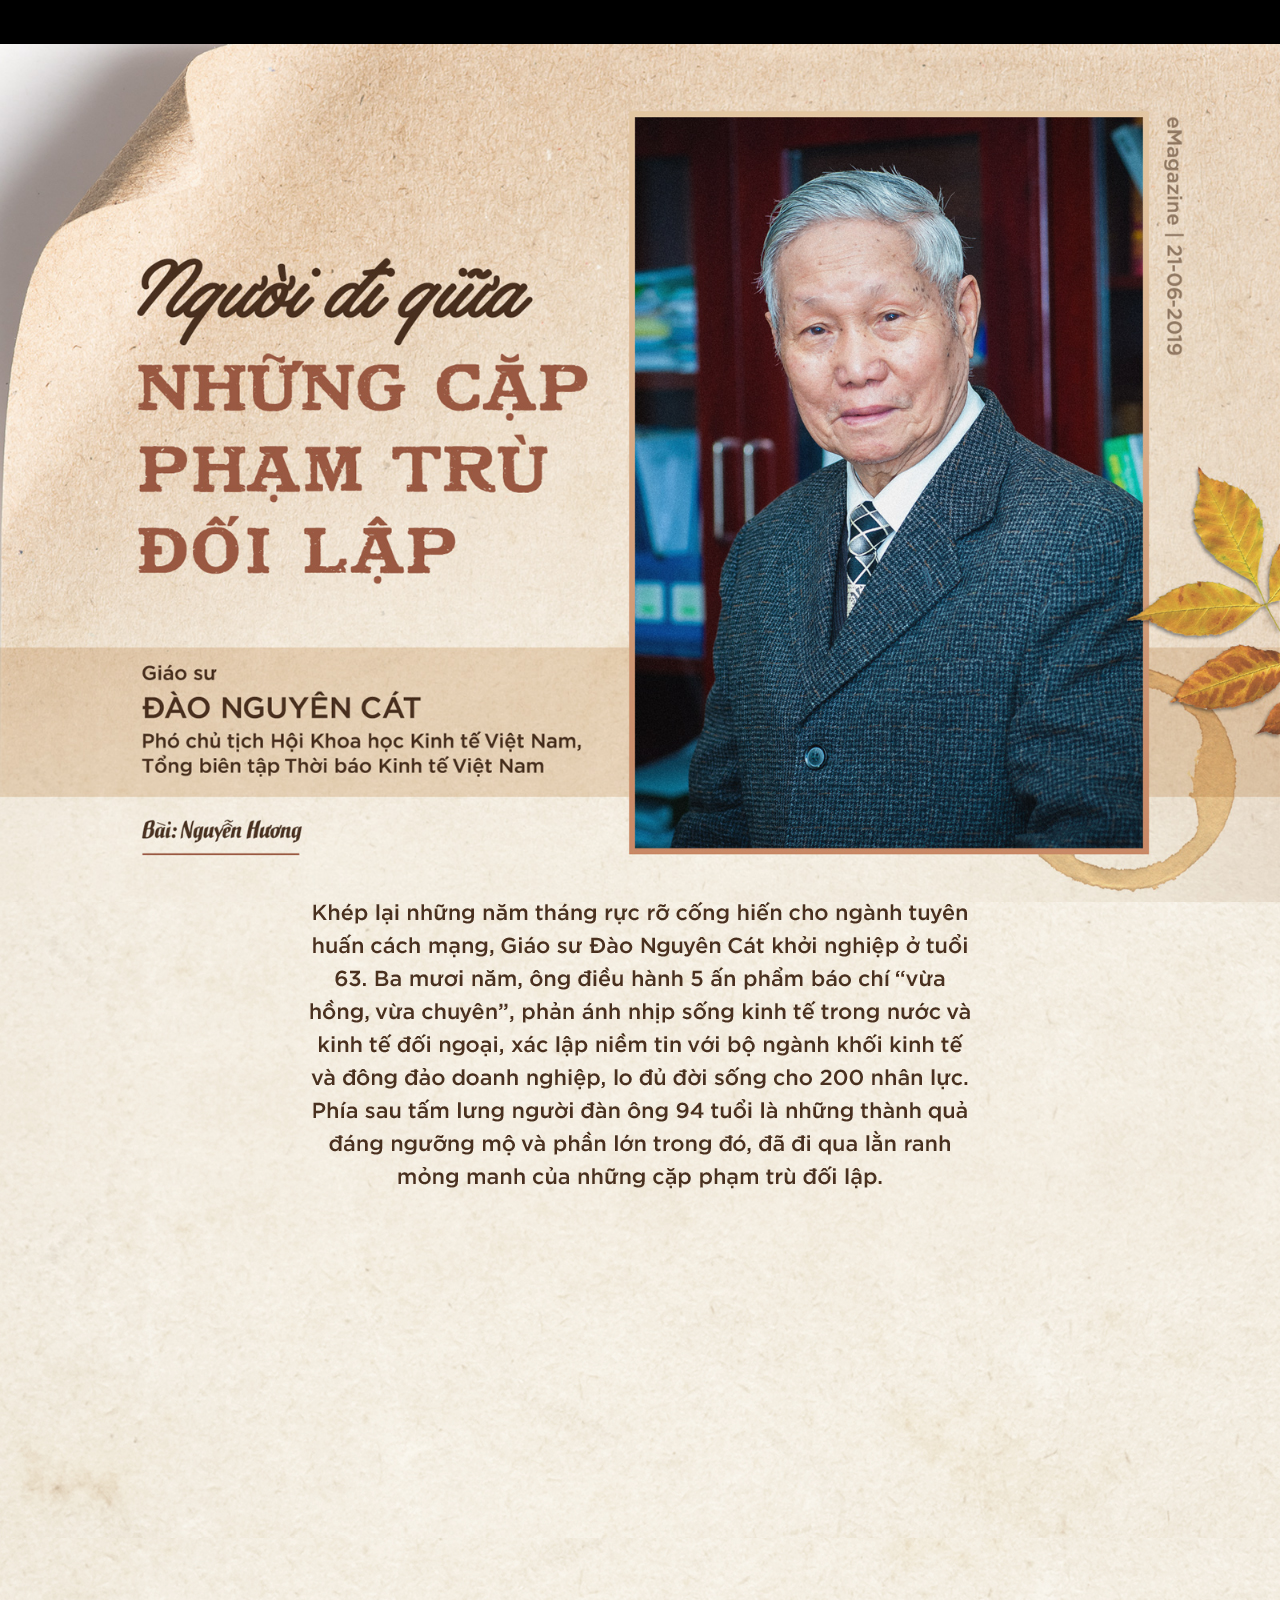
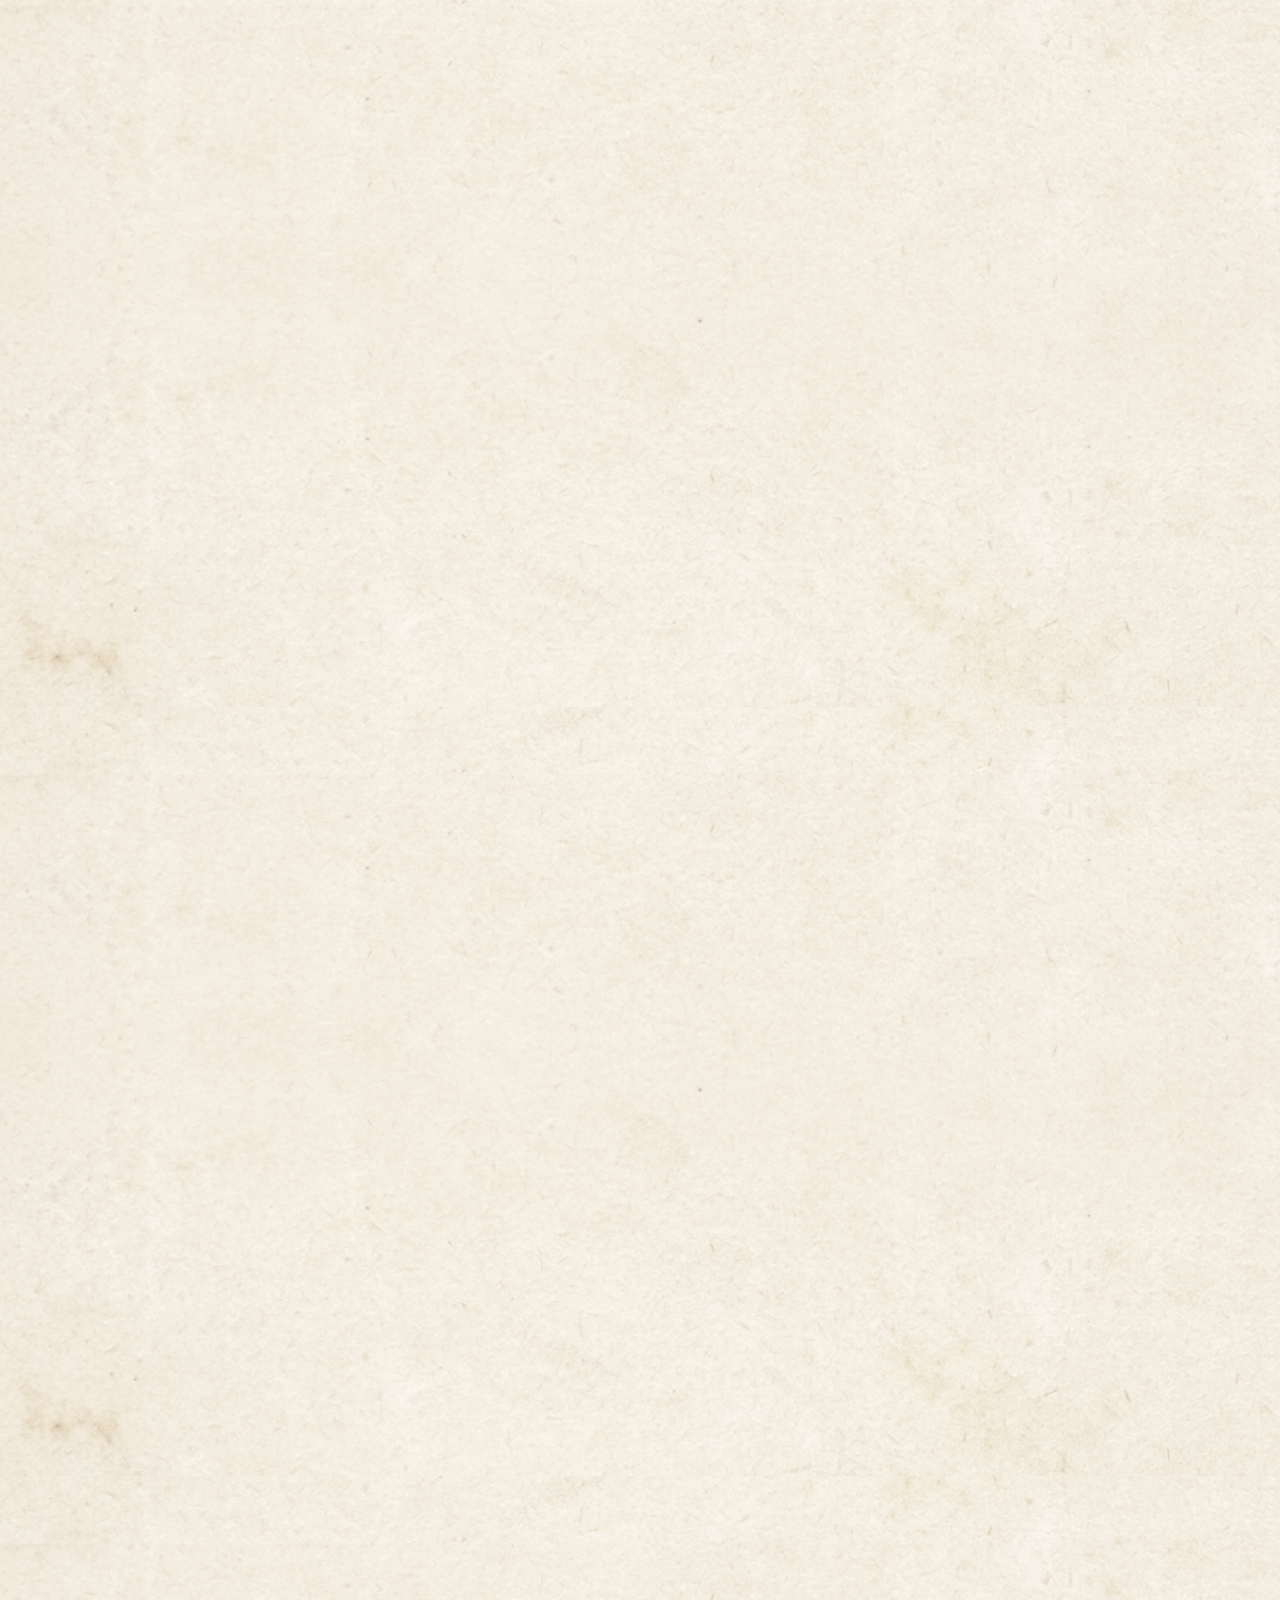
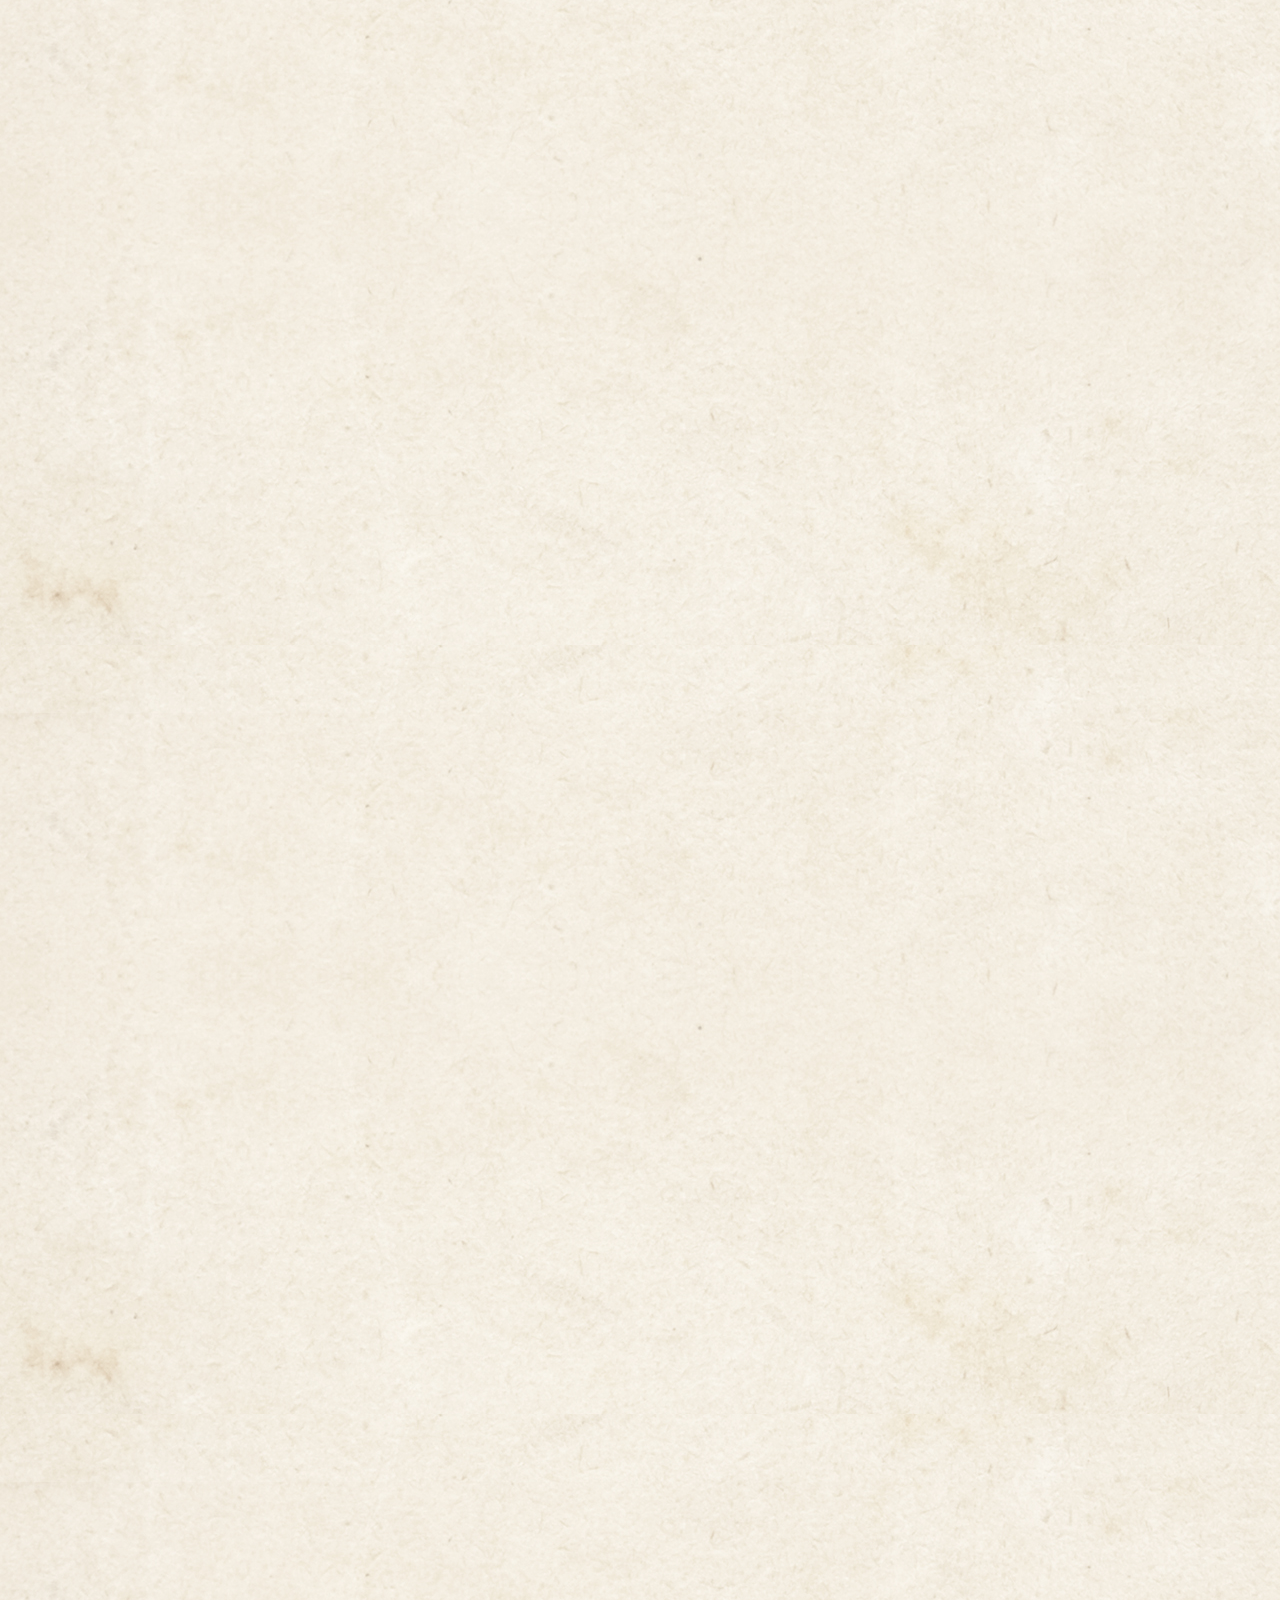
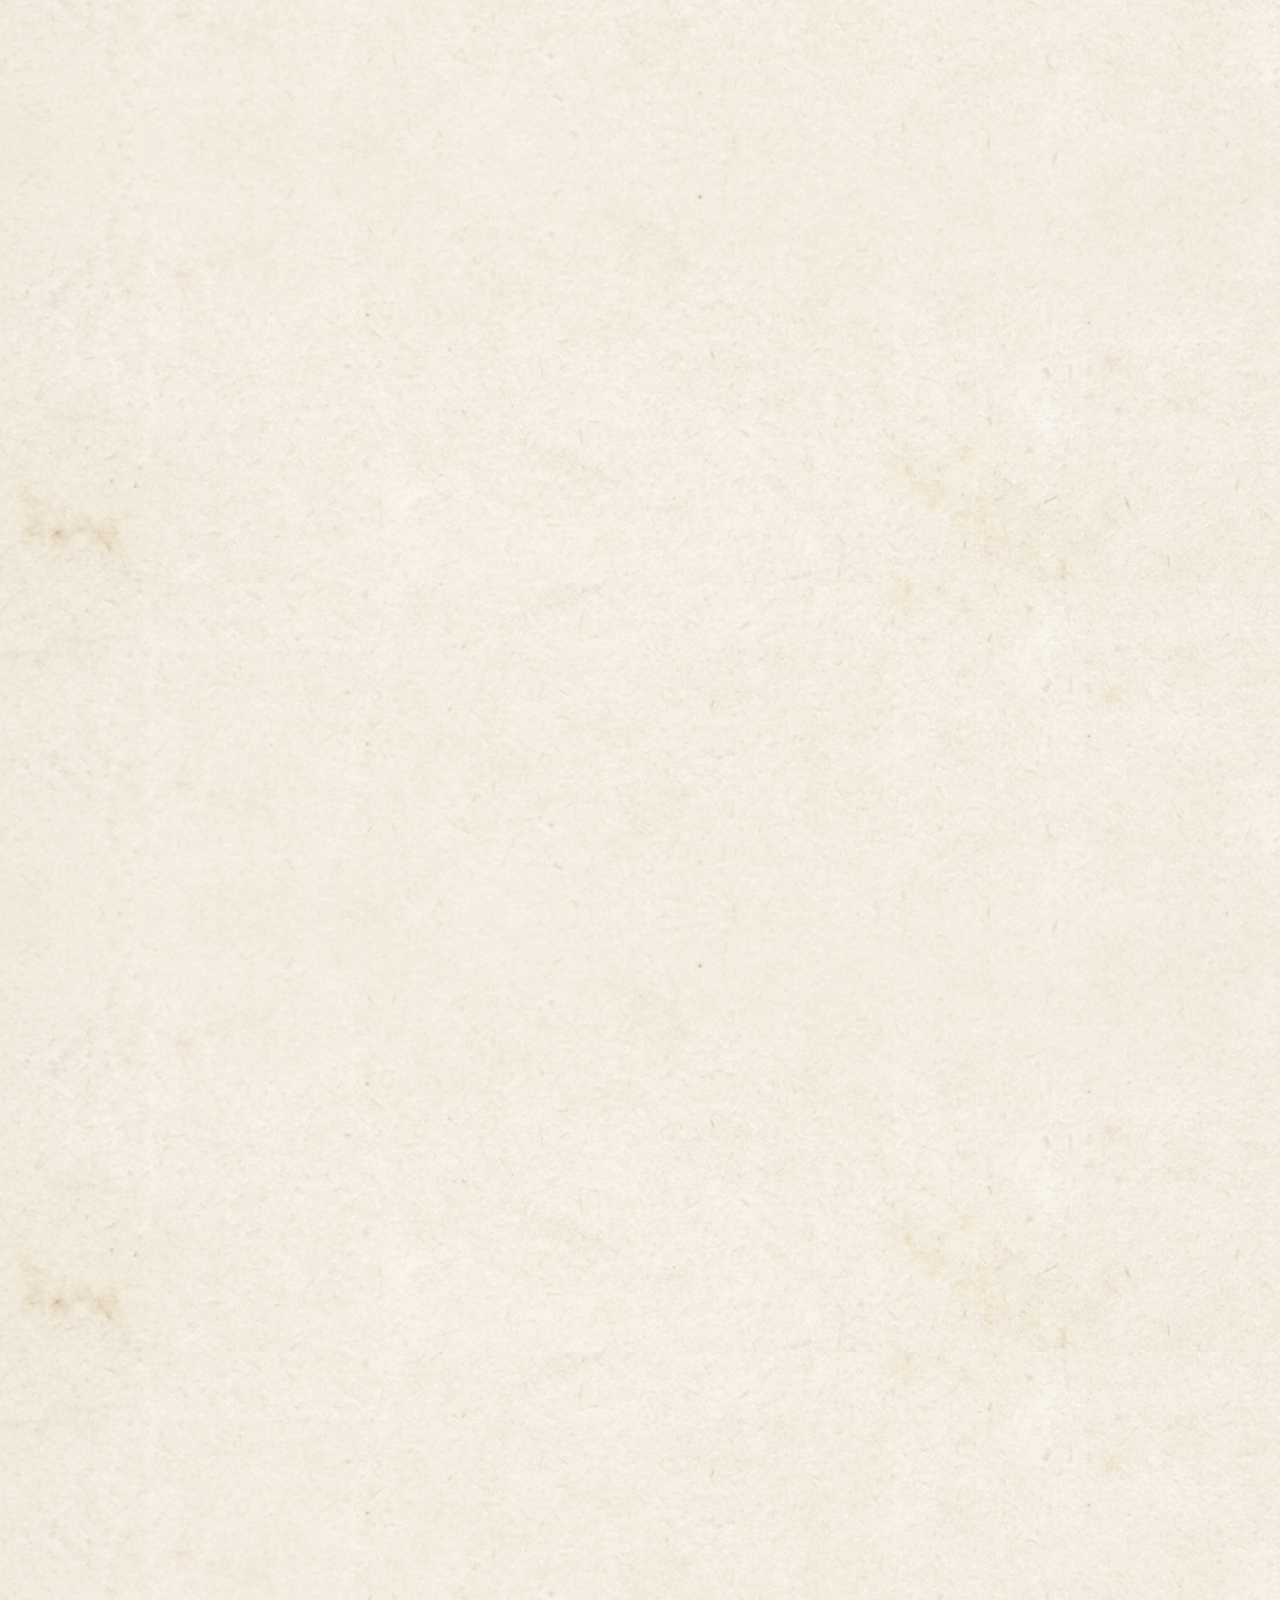
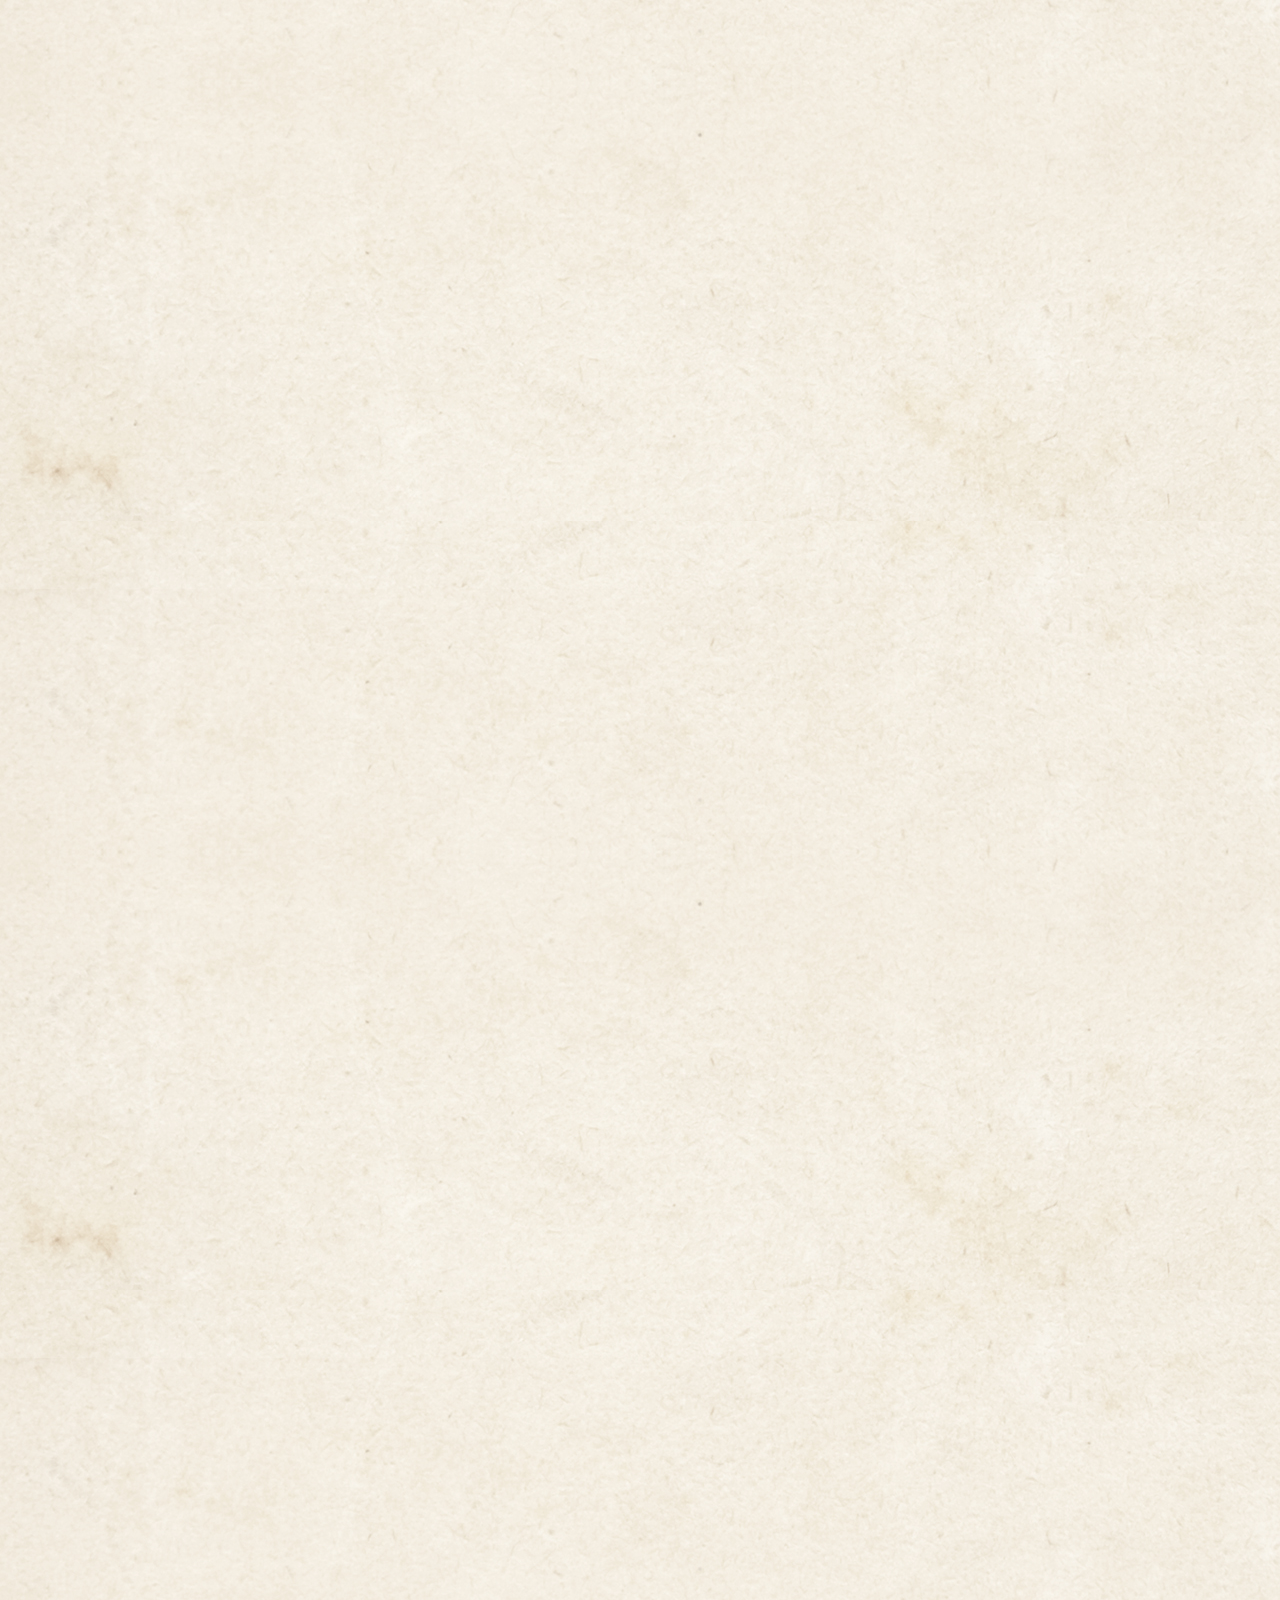
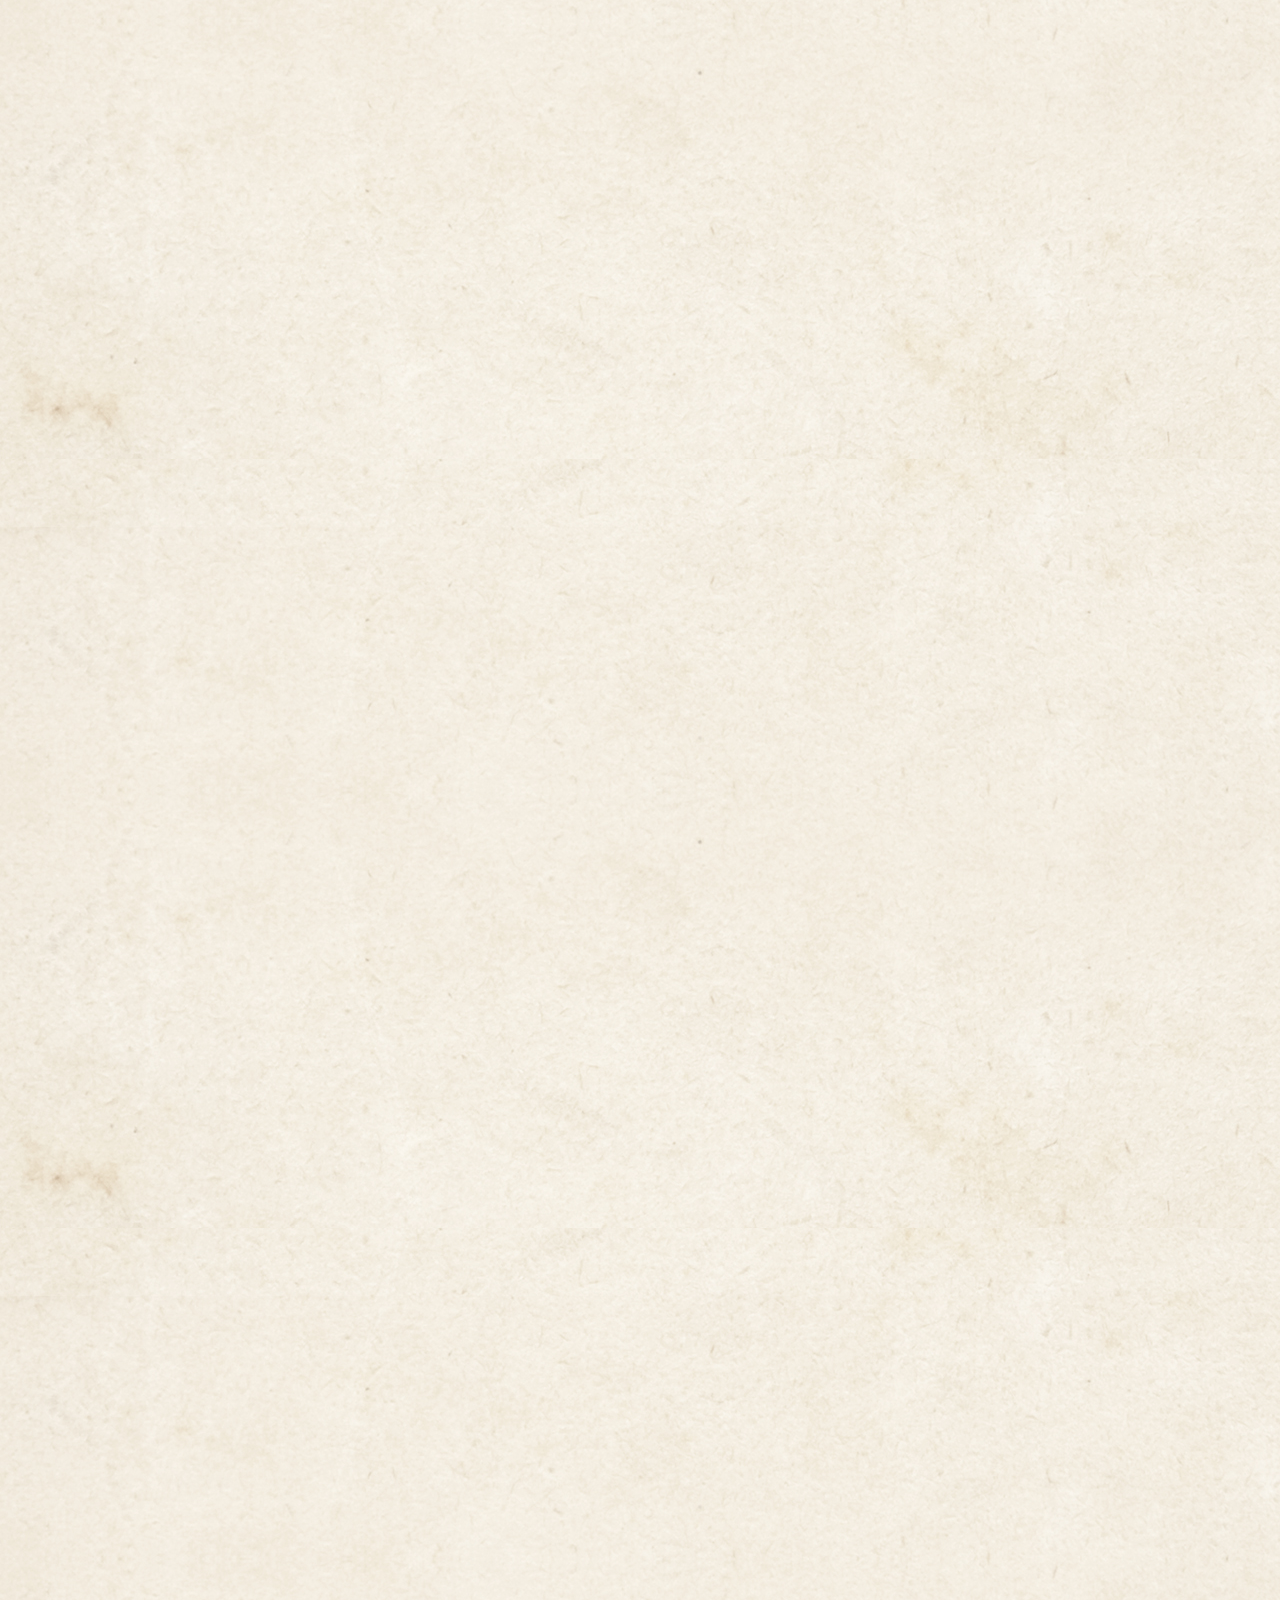
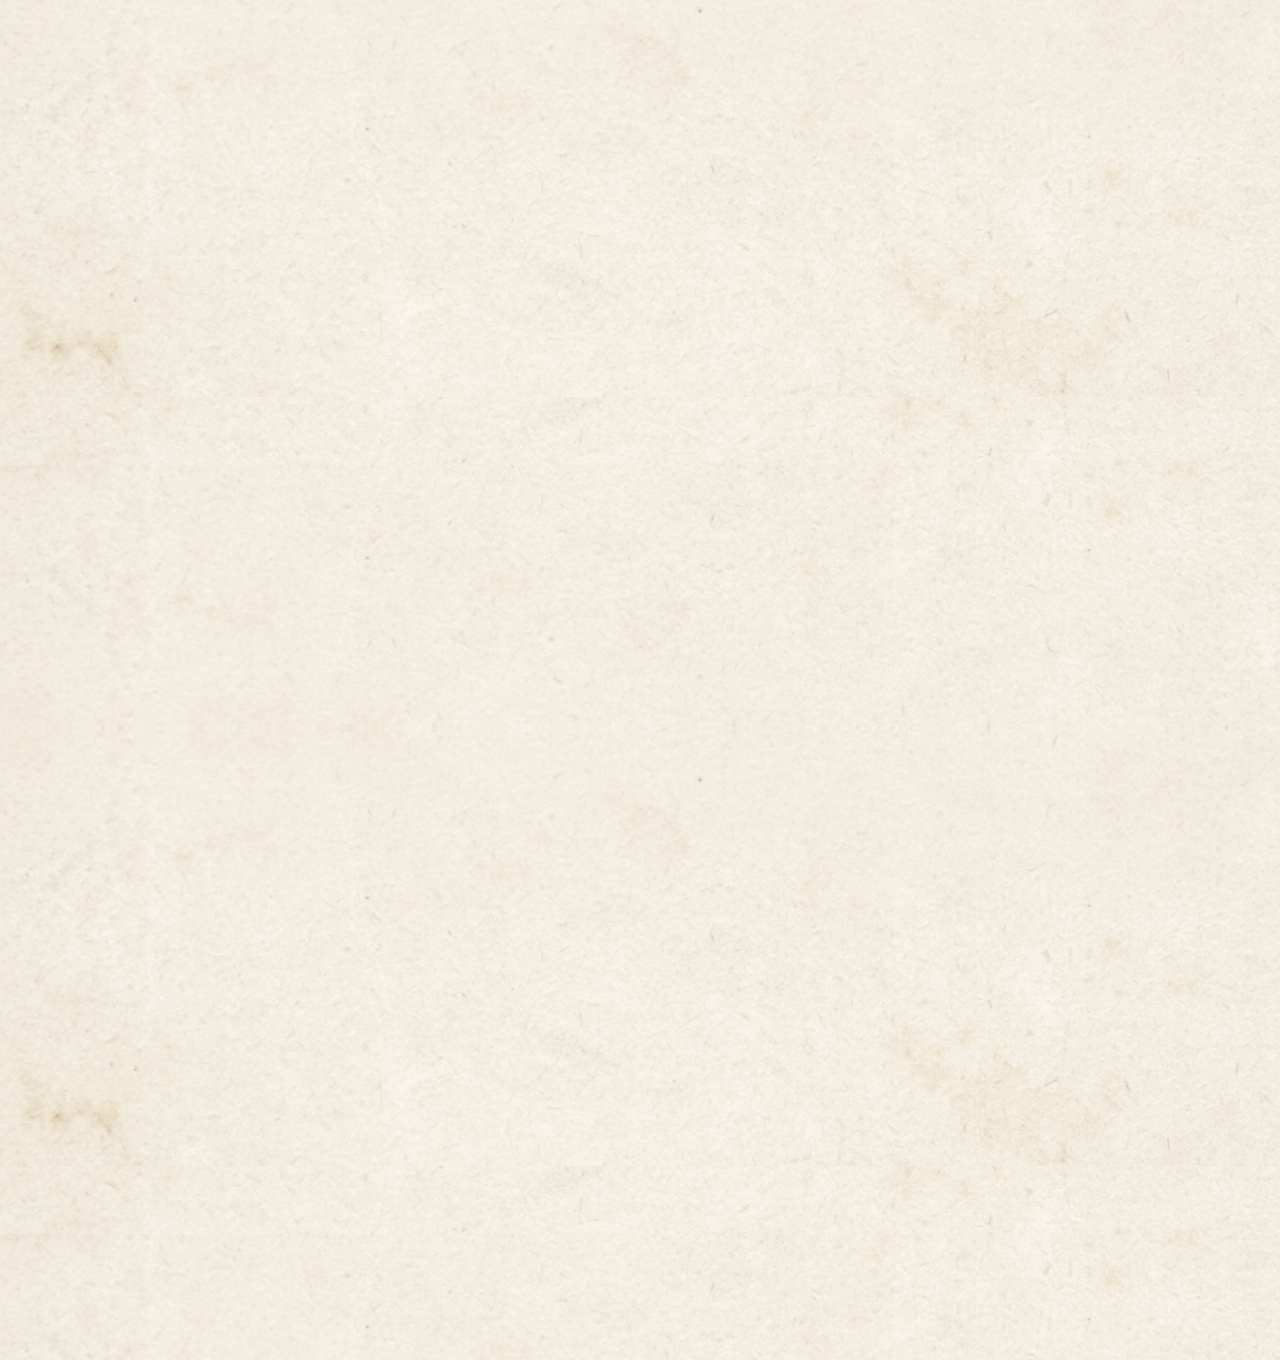
==== web/index.html @ d7f7ee23 "z" ====
<!DOCTYPE html>
<html lang="en">
<head>
    <meta charset="UTF-8">
    <meta name="viewport" content="width=device-width, initial-scale=1.0">
    <meta http-equiv="X-UA-Compatible" content="ie=edge">
    <title>Người đi giữa những cặp phạm trù đối lập</title>
    <link rel="stylesheet" href="css/reset.css">
    <link rel="stylesheet" href="css/fonts.css">
    <link rel="stylesheet" href="css/animate.css">
    <link rel="stylesheet" href="css/style.css">
    <script src="js/jquery-3.3.1.min.js"></script>
    <script src="js/wow.min.js"></script>
    <script>
        $(document).ready(function() {
            new WOW().init();
        })
    </script>
</head>
<body>
    <div class="emag-wrapper">
        <div class="emag-cover">
            <img src="images/cover.jpg" alt="">
        </div>

        <div class="emag-main">
            <div class="emag-content">
                <div class="emag-sapo w660">
                    <img src="images/sapo.png" alt="">
                </div>

                <div class="w660 wow fadeInUp" data-wow-duration="1s">
                    <p>Trong làng báo, những mẩu chuyện về giáo sư Đào Nguyên Cát, Tổng biên tập của tổ hợp Thời báo Kinh tế Việt Nam - Người mà Đại tướng Võ Nguyên Giáp gọi thân mật là “trưởng lão của làng báo” được nhắc đến khá nhiều. Tuy nhiên, phải đến khi lần giở từng trang cuốn sách: “Giáo sư Đào Nguyên Cát, vị trưởng lão làng báo” của nhà báo Nguyễn Thế Nghiệp (Nhà xuất bản Thông tấn, tháng 12/2015), mới có thể hình dung khá đầy đủ những mảnh ghép về cuộc đời ông.</p>
                </div>

                <div class="w980 wow fadeInUp" data-wow-duration="1s">
                    <img src="images/title-1.png" alt="">
                </div>

                <div class="w660 wow fadeInUp" data-wow-duration="1s">
                    <p>Chưa tròn 18 tuổi, chàng trai Đào Nguyên Cát (sinh tại làng Cổ Am, đông nam Huyện Vĩnh Bảo, Hải Phòng; ngôi làng được mặc định là “Làng khoa bảng, làng cách mạng”), được cấp trên điều động và trở thành cán bộ cốt cán Phòng Thông tin huyện Vĩnh Bảo.</p>

                    <p>Với công việc thường ngày là “tuyên truyền đường lối cách mạng” trong bối cảnh toàn quốc kháng chiến chống thực dân Pháp (19/12/1946) lan rộng, ông cùng đồng đội nhận nhiệm vụ truyền đi các thông điệp để nhân dân nhận thức rõ âm mưu, dã tâm đen tối của kẻ thù.</p>

                    <p>Đáng lẽ, ở cái tuổi “Ăn chưa no, lo chưa tới” thì ông, đã phải gánh trên vai hàng loạt trọng trách nặng nề: vừa tuyên truyền, vừa cùng đồng đội trong “đội tự vệ” bố trí lực lượng canh gác, đào hào, phá đường số 10 qua huyện Vĩnh Bảo ngăn xe cơ giới của địch.</p>
                </div>

                <div class="w980 wow fadeInUp" data-wow-duration="1s">
                    <img src="images/img-1.jpg" alt="">
                </div>

                <div class="w660 wow fadeInUp" data-wow-duration="1s">
                    <p>Cuối năm 1946, đầu năm 1947, ông vinh dự được đứng vào hàng ngũ của Đảng. Tổ chức xác định ông là một trong những “hạt giống đỏ” và điều động ông vào Ninh Bình. Tại đây, ông được đào tạo, bồi dưỡng và bổ sung vào Ban Thanh vận Liên khu, phụ trách công tác sinh viên tại Ninh Bình. Ở vị trí này, chỉ sau 3 năm, ông đã góp phần lớn gây dựng nên đội ngũ 50 đảng viên trong giới sinh viên, học sinh.</p>

                    <p>Từ đây, một con đường, một chân trời mới và rộng đã mở ra với ông, gắn ông với sự nghiệp tuyên huấn cách mạng. Ở đó, cấp trên trực tiếp, đồng nghiệp, cộng sự một thời của ông, sau này trở thành những lãnh đạo cao cấp của Đảng, Nhà nước hoặc những tên tuổi lẫy lừng trên mặt trận văn hoá tư tưởng. Chẳng hạn, nguyên Thủ tướng Võ Văn Kiệt là người từng làm việc với ông ở chiến khu Việt Bắc. Thậm chí, có nhà báo trong quá trình hoàn thiện bài viết về cuộc đời đồng chí Võ Văn Kiệt, đã lặn lội đến trò chuyện với ông Đào Nguyên Cát nhằm hiểu thêm một trong những con người kiệt xuất của Đảng.</p>
                </div>

                <div class="w660 wow fadeInUp" data-wow-duration="1s">
                    <img src="images/img-2.jpg" alt="">
                </div>

                <div class="w660 wow fadeInUp" data-wow-duration="1s">
                    <p>Hay như, cấp trên cũng rất tin tưởng và cử ông phụ trách Văn phòng Ban Chỉnh huấn Trung ương để theo dõi, chỉ đạo cuộc chỉnh huấn tại các tỉnh thành cả nước giai đoạn 1952 – 1953.</p>

                    <p>Năm 1951, Ban Tuyên Huấn Trung ương, trực thuộc Ban Chấp hành Trung ương được thành lập, đồng chí Trường Chinh là Trưởng Ban. Ban này có nhiều tiểu ban, một trong số đó là Tiểu ban Huấn học do đồng chí Nguyễn Chương, Xứ uỷ Bắc Kỳ làm Trưởng Tiểu ban. Ông Đào Nguyên Cát được giao nhiệm vụ uỷ viên thường trực Tiểu ban Huấn học và phụ trách Tạp chí Học tập, công cụ hướng dẫn cán bộ, đảng viên tìm hiểu đường lối chính sách của Đảng, lý luận Mác - Lê nin.</p>
                </div>

                <div class="emag-content-left w660 wow fadeInUp" data-wow-duration="1s">
                    <img class="w450" src="images/img-3.jpg" alt="">

                    <p>Sau năm 1954, ông là nhân lực chủ chốt ở Vụ Huấn học thuộc Ban Tuyên giáo Trung ương, được làm việc bên cạnh những đồng chí lãnh đạo cao cấp của Đảng như Trường Chinh, Lê Duẩn, Phạm Văn Đồng, Nguyễn Lương Bằng, Nguyễn Chí Thanh, Tố Hữu, Hoàng Tùng, Đào Duy Tùng…</p>

                    <p>Trong cuộc đời hoạt động về sau cho đến khi nghỉ hưu, ông đã trực tiếp biên soạn và/hoặc tham gia biên soạn hàng trăm cuốn sách, tạp chí, bài viết về lý luận của Đảng trên mặt trận văn hoá tư tưởng, kinh tế chính trị và các tài liệu phục vụ nghị quyết của nhiều kỳ Đại hội Đảng Cộng sản Việt Nam.</p>

                    <p>Ông thông thạo nhiều ngoại ngữ như Pháp, Trung và Nga. Ông cũng từng là Tổng biên tập Tạp chí Tuyên huấn (Ban Tuyên huấn Trung ương), được đào tạo tại Trường Đảng cao cấp Liên Xô, được cử đi học nâng cấp trình độ tại Viện Hàn lâm Đảng Cộng sản Liên Xô.</p>
                </div>

                <div class="wow fadeInUp" data-wow-duration="1s">
                    <div style="width: 100%; height: 0px; position: relative; padding-bottom: 56.250%;"><iframe src="https://streamable.com/s/4wgow/dfkgto" frameborder="0" width="100%" height="100%" allowfullscreen style="width: 100%; height: 100%; position: absolute;"></iframe></div>
                </div>

                <div class="w980 wow fadeInUp" data-wow-duration="1s">
                    <img src="images/title-2.png" alt="">
                </div>

                <div class="w660 wow fadeInUp" data-wow-duration="1s">
                    <p>Nghỉ hưu, người đời vẫn chọn thú “điền viên” nhưng ông lại khởi nghiệp ở lĩnh vực báo chí kinh tế.</p>

                    <p>Rất khó để giải thích vì sao ông chọn lĩnh vực này và xác định luôn phân khúc hoạt động: bộ ngành quản lý kinh tế, giới nghiên cứu và cộng đồng doanh nghiệp. Nhưng cùng với thời gian, đã chứng minh sự chọn lựa đó là rất phù hợp.</p>

                    <p>Đã bao nhiêu thế hệ phóng viên, nhà báo kinh tế từ “chiếc nôi” Thời báo Kinh tế Việt Nam trưởng thành mỗi ngày và không ít trong số đó đã định hình được thương hiệu dù ở lại hay ra đi. Ở họ, dường như được mặc định những đặc trưng rất riêng: bám ngành sâu, cách tiếp cận vấn đề khách quan nhưng gắn liền với một sứ mệnh: hỗ trợ quản lý, hỗ trợ thị trường.</p>
                </div>

                <div class="w980 wow fadeInUp" data-wow-duration="1s">
                    <img src="images/img-4.jpg" alt="">
                </div>

                <div class="w660 wow fadeInUp" data-wow-duration="1s">
                    <p>Làm nghề báo, không dễ gì lựa chọn cho mình hướng đi “tất cả đều là bạn”, bởi lẽ, vấn đề xung đột lợi ích giữa các nhóm quản lý và thị trường thường xuyên diễn ra. Có lẽ, câu chuyện ở đây không dừng ở chuyện “đứng về phía nào” mà là thái độ, sự ứng xử, cách thức tiếp cận trước mỗi vấn đề của cuộc sống. Ông đã dẫn nghề cho các thế hệ phóng viên đi giữa những xung đột lợi ích theo một cách nào đó rất khó gọi tên nhưng đến nay, đã 30 năm trôi qua, nhóm 5 ấn phẩm thuộc Thời báo Kinh tế Việt Nam vẫn nằm sâu  trong lòng bạn đọc.</p>

                    <p>Phụng sự tổ quốc, đồng hành cùng doanh nghiệp, phục vụ nhu cầu độc giả là hội tụ của những cặp phạm trù thống nhất và đối lập. Mỗi nhóm đối tượng đều xuất phát từ góc nhìn của mình, từ yêu cầu phải hoàn thành nhiệm vụ, từ lợi ích trực tiếp và trên hết của chính nhóm mình. Do đó, làm sao báo chí vừa phải phản ánh trung thực bản chất của sự việc, hiện tượng; vừa phải hài hòa và thúc đẩy các nhóm cùng soi chiếu trên một mẫu số chung, một mục tiêu chung để cùng phát triển là nhiệm vụ cao cả và không phải dễ dàng hoàn thành tốt.</p>
                </div>

                <div class="w660 wow fadeInUp" data-wow-duration="1s">
                    <img src="images/img-5.jpg" alt="">
                </div>

                <div class="w660 wow fadeInUp" data-wow-duration="1s">
                    <p>Khi doanh nhân, doanh nghiệp là lực lượng nòng cốt và xung kích trên mặt trận kinh tế, các chủ trương, chính sách và hành động của Chính phủ đều hướng sự quan tâm và tập trung tháo gỡ những rào cản, tạo mọi điều kiện thuận lợi cho doanh nghiệp hoạt động và đóng góp vào sự tăng trưởng và phát triển kinh tế. Tổ hợp 5 ấn phẩm của Thời báo Kinh tế Việt Nam trong hàng chục năm liền được coi là chỗ dựa tin cậy của cộng đồng doanh nghiệp và giới nghiên cứu. Đã từng, đầu giờ sáng, trên bàn làm việc của các doanh nhân tên tuổi, tờ báo Thời báo Kinh tế Việt Nam được coi là điểm nhấn để ghi nhận đẳng cấp, tầm vóc của họ cũng như là công cụ tham gia vào quá trình hoạch định chiến lược, lên kế hoạch sản xuất kinh doanh.</p>

                    <p>Còn với bộ ngành quản lý và giới nghiên cứu, sinh viên các trường khối ngành kinh tế, địa chỉ tìm số liệu và “nghe ngóng” thị trường không thể nơi nào tốt hơn ở tờ Thời báo Kinh tế Việt Nam.</p>

                    <p>Theo hành trình thăng trầm của nền kinh tế, quy mô tờ báo ngày càng mở rộng thêm nhưng ông luôn quán triệt quan điểm với hơn 200 cán bộ, phóng viên: phải khách quan, trung thực trong tác nghiệp. Và, đó là một trong những bí quyết để giữ hơi thở tờ báo trong lòng độc giả được lâu hơn, dù ở nhiều nhóm đối tượng khác nhau, dù ở những thời điểm báo chí bị chèn lấn bởi các công cụ mạng xã hội.</p>
                </div>

                <div class="emag-content-right w660 wow fadeInUp" data-wow-duration="1s">
                    <img class="w450" src="images/img-6.jpg" alt="">

                    <p>Một điều đáng nói, trong suốt 30 năm vận hành, tổ hợp báo chí của ông gần như không hưởng lợi một đồng nào từ ngân sách và/hoặc các nguồn bao cấp từ cơ quan chủ quản. Thuở khởi nghiệp, ông đã bán từng chỉ vàng, chiếc xe đạp, những khoản tiết kiệm ít ỏi để gây dựng. Và với một hướng đi phù hợp, tổ hợp đã tự mình tích tụ nguồn lực tài chính, cộng với phương châm “kéo ăn khéo no”, đến nay, Thời báo Kinh tế Việt Nam là đơn vị hiếm hoi chỉ quan hệ với ngân hàng ở tài khoản tiền gửi.</p>

                    <p>Với tốc độ phát triển vũ bão của công nghệ và thực tế ảo, các loại hình và sản phẩm báo chí, truyền thông cũng chuyển động và cạnh tranh khốc liệt; không thể khác, ông cũng định hướng và nhắc nhở những thế hệ lãnh đạo, cán bộ phóng viên, biên tập viên phải đảm bảo và phát huy giá trị cốt lõi của báo chí; phải đặt báo chí trong mối tương quan biện chứng với các loại hình truyền thông mới đa phương tiện, để vận động và phát triển.</p>
                </div>

                <div class="w980 wow fadeInUp" data-wow-duration="1s">
                    <img src="images/title-3.jpg" alt="">
                </div>

                <div class="w660 wow fadeInUp" data-wow-duration="1s">
                    <p>Giáo sư Đào Nguyên Cát không nói nhiều, chỉ thi thoảng thôi, nhưng văng vẳng trong nhiều thế hệ phóng viên là “sống phải vị tha và nhân hậu”. Một điều lạ lùng, có lẽ trong làng báo, ông còn là tổng biên tập hiếm hoi chấp nhận và thoả hiệp với những người đối lập.</p>

                    <p>Ông cho rằng cuộc sống là tổng hòa của những giá trị đồng nhất và mâu thuẫn. Ông đã sống và trải nghiệm gần 94 năm cuộc đời, đi qua nhiều cuộc chiến tranh, từng vào sinh ra tử. Đặc biệt là hoạt động chuyên trách trên mặt trận văn hoá tư tưởng, vốn là lĩnh vực nhạy cảm, ranh giới “địch - ta”, “tốt - xấu” khá trừu tượng và không ít lần ông trở thành nạn nhân của đố kỵ. Nhưng, ông đã vượt qua và lan toả tấm lòng bao dung, độ lượng với “đàn con” của mình.</p>
                </div>

                <div class="w980 wow fadeInUp" data-wow-duration="1s">
                    <img src="images/img-7.jpg" alt="">
                </div>

                <div class="w660 wow fadeInUp" data-wow-duration="1s">
                    <p>Giáo sư Đào Nguyên Cát không nói nhiều, chỉ thi thoảng thôi, nhưng văng vẳng trong nhiều thế hệ phóng viên là “sống phải vị tha và nhân hậu”. Một điều lạ lùng, có lẽ trong làng báo, ông còn là tổng biên tập hiếm hoi chấp nhận và thoả hiệp với những người đối lập.</p>

                    <p>Ông cho rằng cuộc sống là tổng hòa của những giá trị đồng nhất và mâu thuẫn. Ông đã sống và trải nghiệm gần 94 năm cuộc đời, đi qua nhiều cuộc chiến tranh, từng vào sinh ra tử. Đặc biệt là hoạt động chuyên trách trên mặt trận văn hoá tư tưởng, vốn là lĩnh vực nhạy cảm, ranh giới “địch - ta”, “tốt - xấu” khá trừu tượng và không ít lần ông trở thành nạn nhân của đố kỵ. Nhưng, ông đã vượt qua và lan toả tấm lòng bao dung, độ lượng với “đàn con” của mình.</p>
                </div>

                <div class="wow fadeInUp" data-wow-duration="1s">
                    <img src="images/credit.png" alt="" style="margin-bottom: 0;">
                </div>
            </div>
        </div>
    </div>
</body>
</html>
---- web/css/fonts.css ----
@font-face {
    font-family: 'NotoSerif';
    src: url('../fonts/NotoSerif-Regular.ttf') format('truetype');
    font-weight: 400;
}
@font-face {
    font-family: 'NotoSerif';
    src: url('../fonts/NotoSerif-Italic.ttf') format('truetype');
    font-weight: 400;
    font-style: italic;
}
@font-face {
    font-family: 'NotoSerif';
    src: url('../fonts/NotoSerif-Bold.ttf') format('truetype');
    font-weight: 700;
}
@font-face {
    font-family: 'NotoSerif';
    src: url('../fonts/NotoSerif-BoldItalic.ttf') format('truetype');
    font-weight: 700;
    font-style: italic
}
@font-face {
    font-family: 'Gotham';
    src: url('../fonts/Gotham.ttf') format('truetype');
    font-weight: 400;
}
---- web/css/style.css ----
*, *::before, *::after {
    margin: 0;
    padding: 0;
    box-sizing: border-box;
    -webkit-box-sizing: border-box;
    -moz-box-sizing: border-box;
}
img {
    vertical-align: middle;
}
.w980 {
    width: 980px;
    margin: 0 auto;
}
.w660 {
    width: 660px;
    margin: 0 auto;
}
.w450 {
    width: 450px!important;
    margin: 0 auto;
}
.emag-wrapper {
    background: url(../images/bg.jpg) repeat;
    /* padding-bottom: 100px; */
    overflow: hidden;
}
.emag-cover {
    padding-top: 44px;
    background-color: #000;
}
.emag-cover img {
    width: 100%;
}
.emag-sapo {
    margin: 60 auto;
}
.emag-sapo img {
    width: 100%;
    margin-top: 0!important;
}
.emag-quote {
    margin-top: -150px;
}
.emag-quote-head {
    font-family: 'Gotham', sans-serif;
    font-size: 30px;
    color: #343434;
    text-transform: uppercase;
    margin-bottom: 30px
}
.emag-quote-head span {
    display: inline-block;
}
.emag-quote-head span::after {
    content: '';
    display: block;
    width: 100%;
    height: 2px;
    background-color: #665f5d;
}
.emag-quote-text {
    font-family: 'NotoSerif', serif;
    font-style: italic;
    font-size: 17px;
    line-height: 26px;
    margin-bottom: 30px
}
.emag-title {
    margin-bottom: 60px;
}
.emag-content {
    /* padding-top: 60px; */
    /* padding-bottom: 100px; */
}
.emag-content p {
    font-family: 'NotoSerif', serif;
    font-size: 17px;
    line-height: 26px;
    margin-bottom: 30px;
    /* color: #bfc6cb; */
}
.emag-content p.bold {
    font-weight: 700;
}
.emag-content img {
    width: 100%;
    margin-top: 30px;
    margin-bottom: 50px;
}
.emag-content-left::after,
.emag-content-right::after {
    content: '';
    display: block;
    clear: both;
}
.emag-content-left img {
    float: right;
    margin-left: 20px;
    margin-right: -160px;
    margin-top: 6px;
}
.emag-content-right img {
    float: left;
    margin-right: 20px;
    margin-left: -160px;
    margin-top: 6px;
}
.emag-fullwidth {
    background: url('../images/bg.jpg') repeat-y center;
    background-size: 100% auto;
    margin-top: 60px;
    padding-top: 70px;
    padding-bottom: 55px;
}
.emag-fullwidth p {
    color: #e5d4b5;
}
.emag-two-column {
    display: flex;
    justify-content: space-between
}
.emag-column-left {
    width: 465px;
}
.emag-column-right {
    width: 475px;
}
.emag-credit {
    /* margin: 60px auto; */
    margin-top: -60px;
}
.emag-credit p {
    margin-bottom: 0;
    font-family: 'NotoSerif', sans-serif;
    font-weight: 700;
    border-left: solid 3px #315fab;
    padding-left: 15px;
}
.emag-column::after {
    content: '';
    display: block;
    clear: both;
}
.emag-column img {
    width: 488px;
    height: 324px;
    float: left;
}
.emag-column img:last-child {
    margin-left: 4px;
}
.hasBorder {
    height: 650px;
    position: relative;
}
.hasBorder::after {
    content: '';
    display: block;
    width: 250px;
    height: 1px;
    background-color: #161f4d;
    position: absolute;
    bottom: 0;
    left: 0;
}
.emag-hasOutside {
    position: relative;
}
.emag-hasOutside img:not(.outSide-img) {
    position: relative;
}
.outSide-img {
    width: auto!important;
    position: absolute;
    top: 0;
    left: 50%;
    transform: translate(-48%, 0);
}
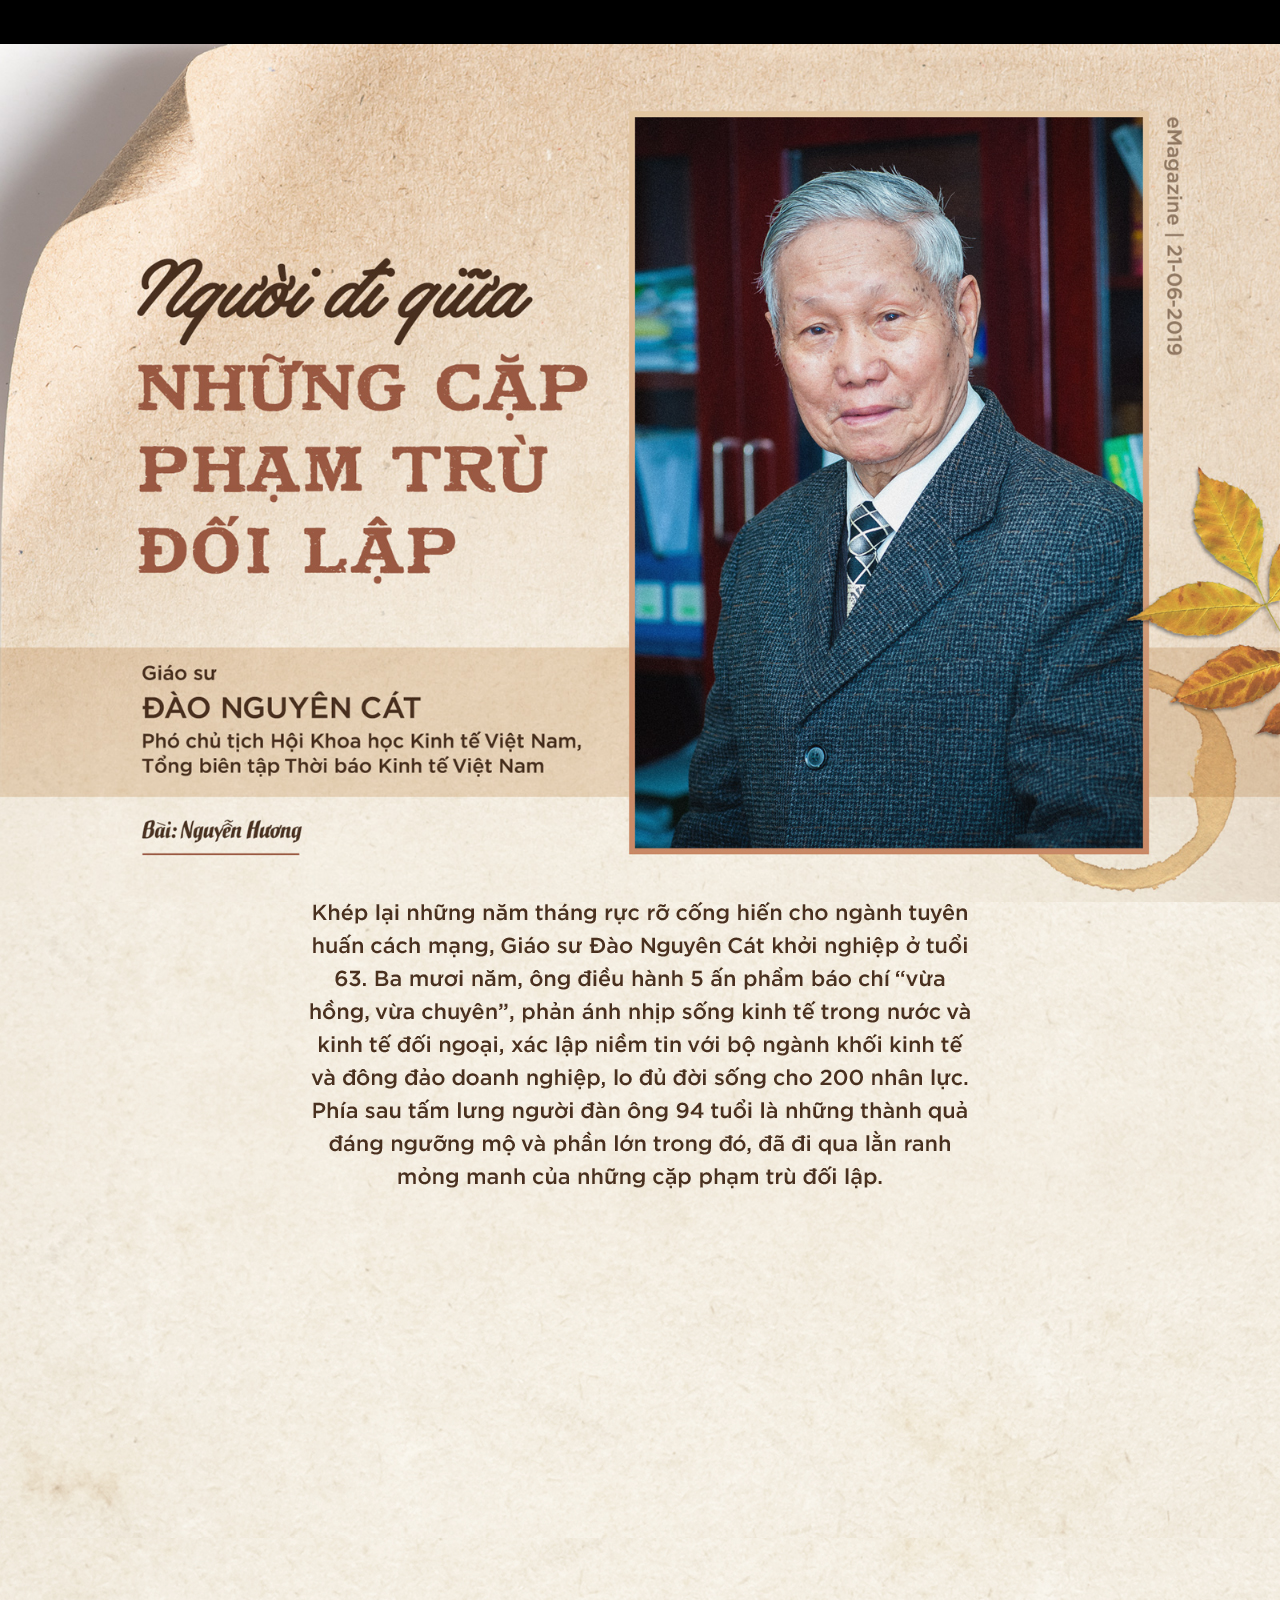
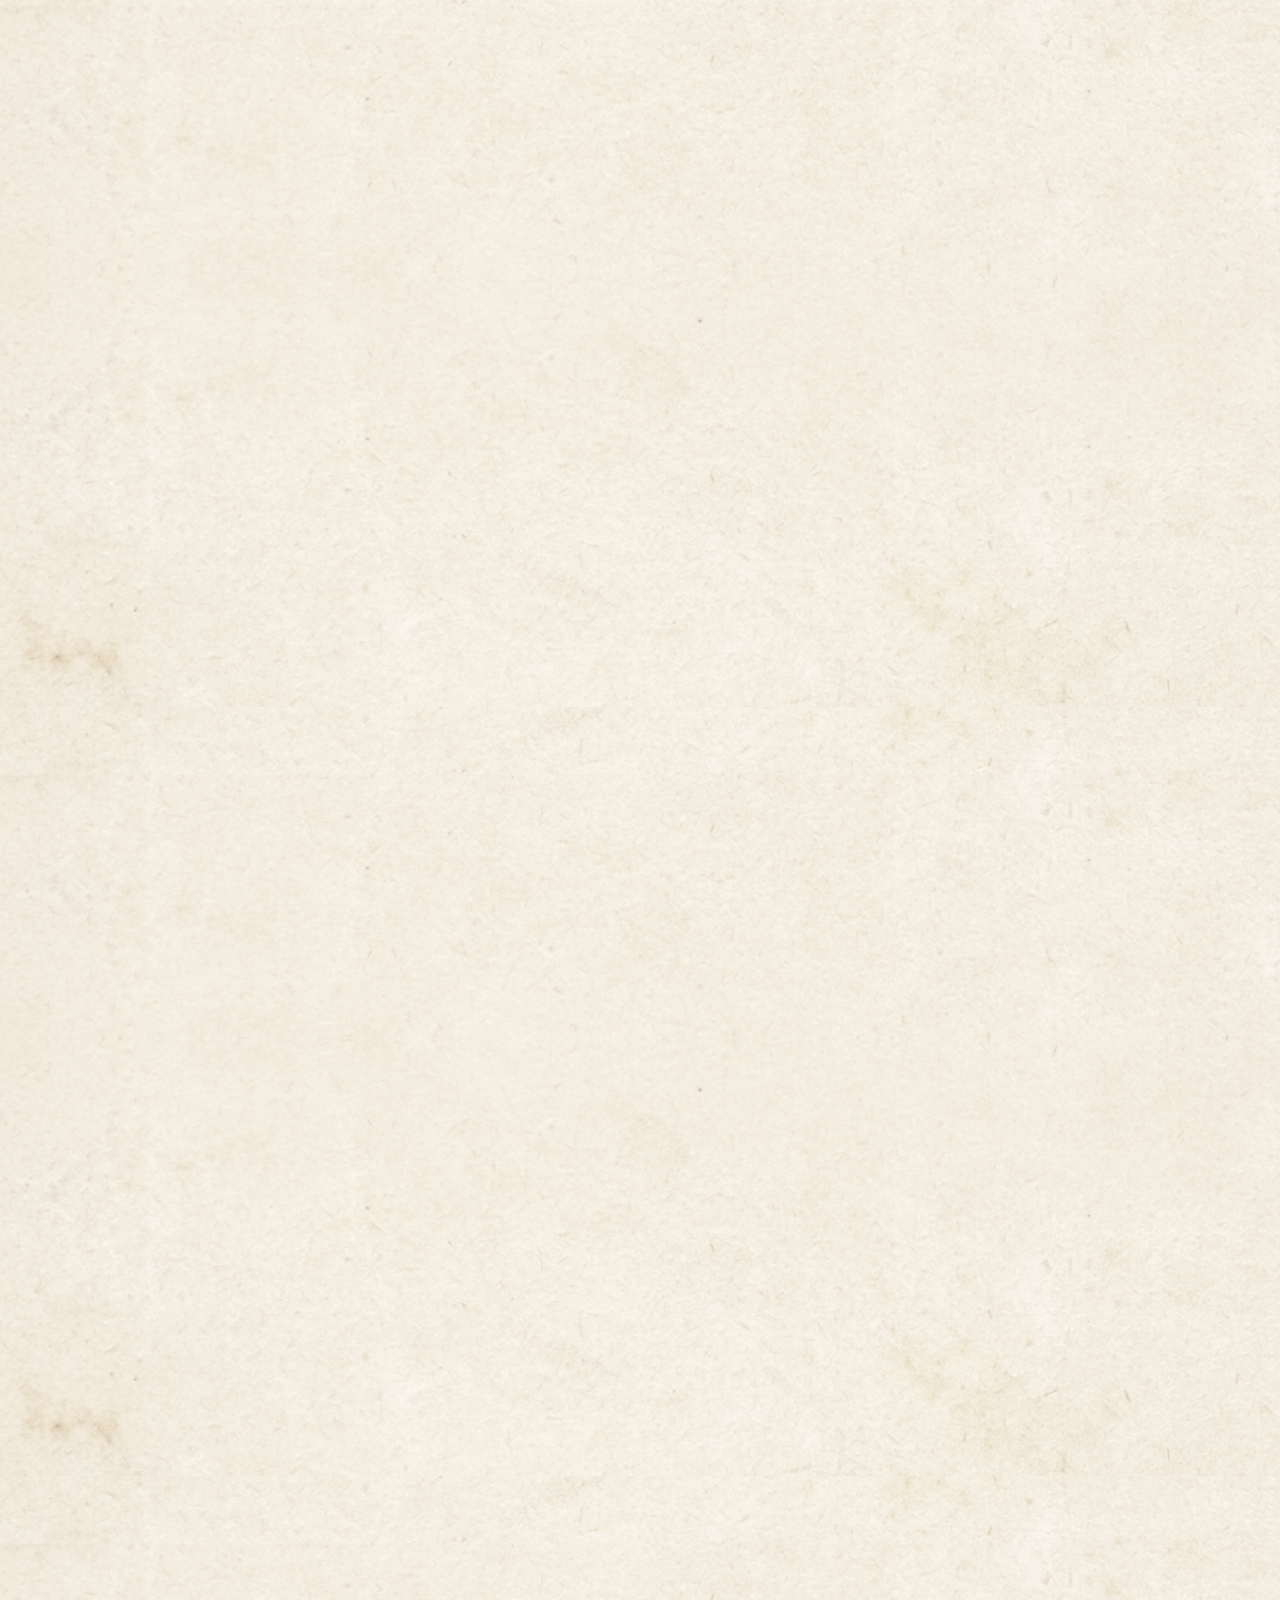
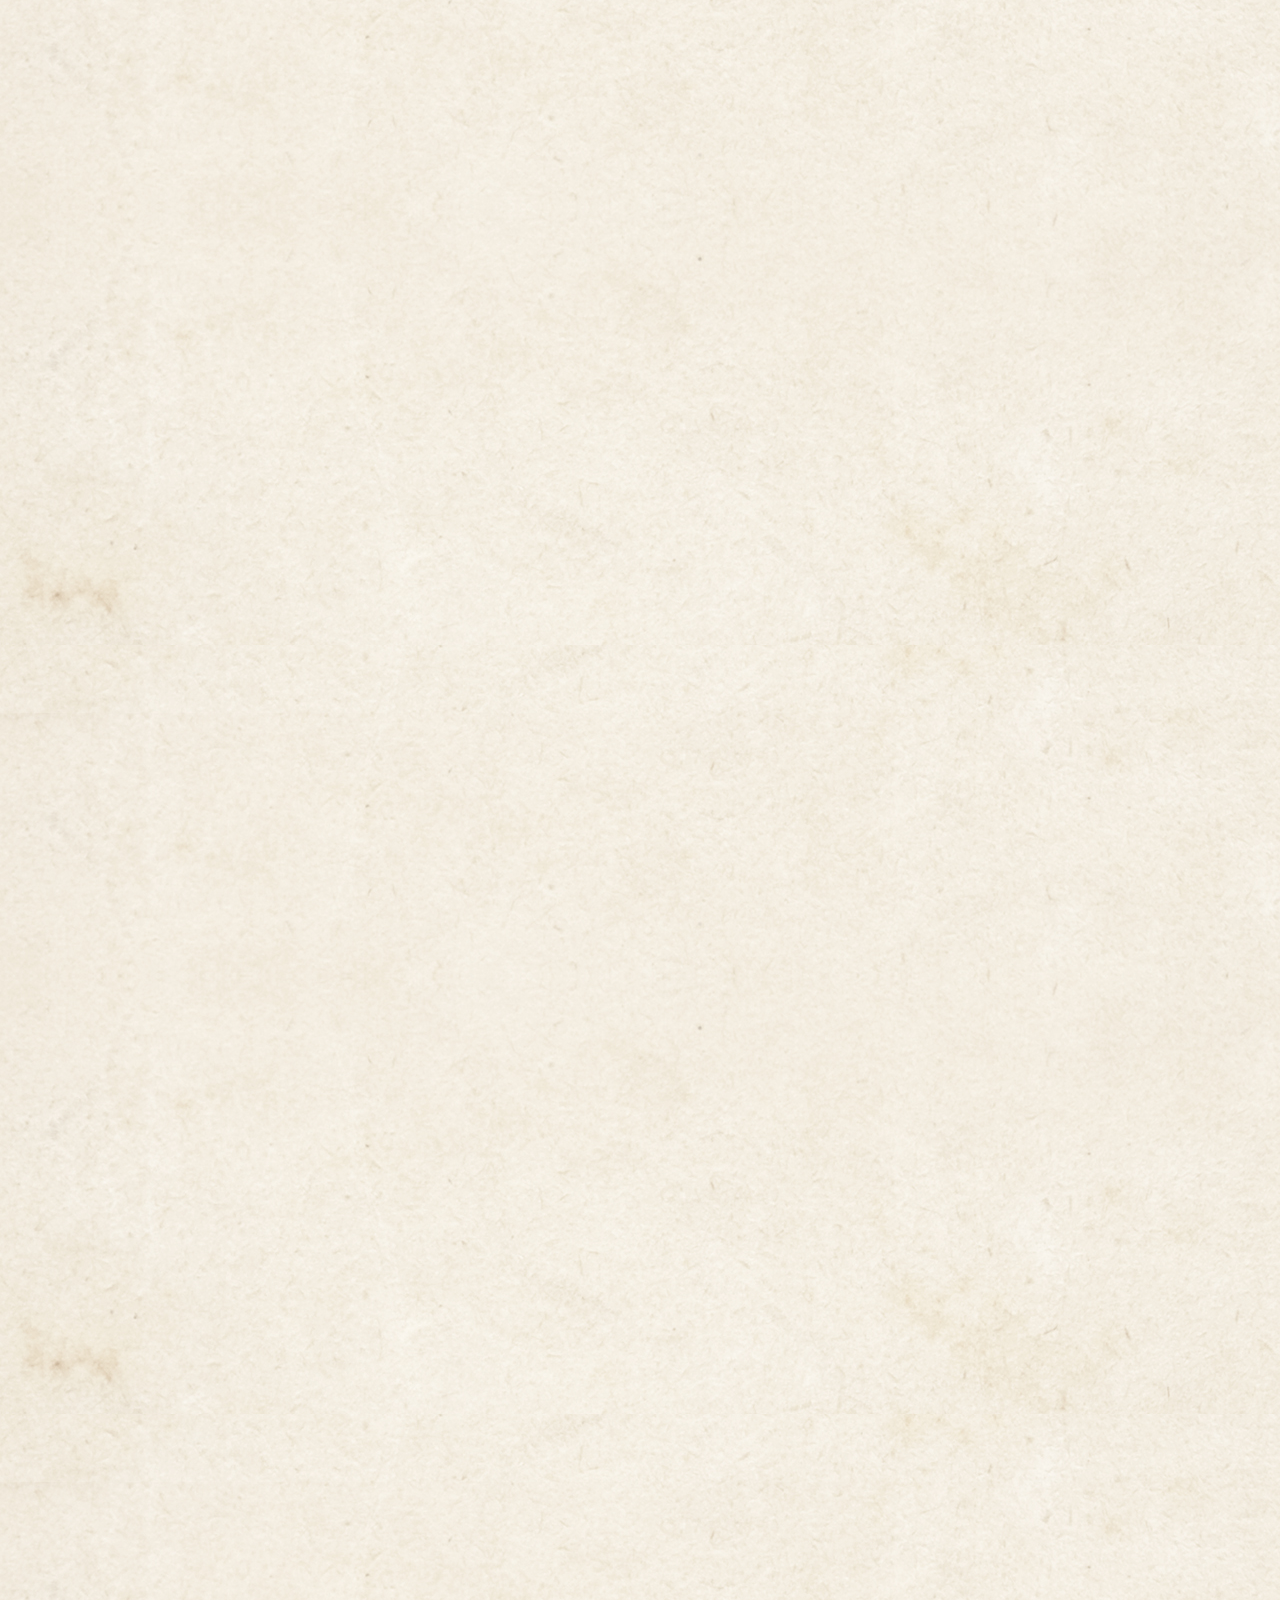
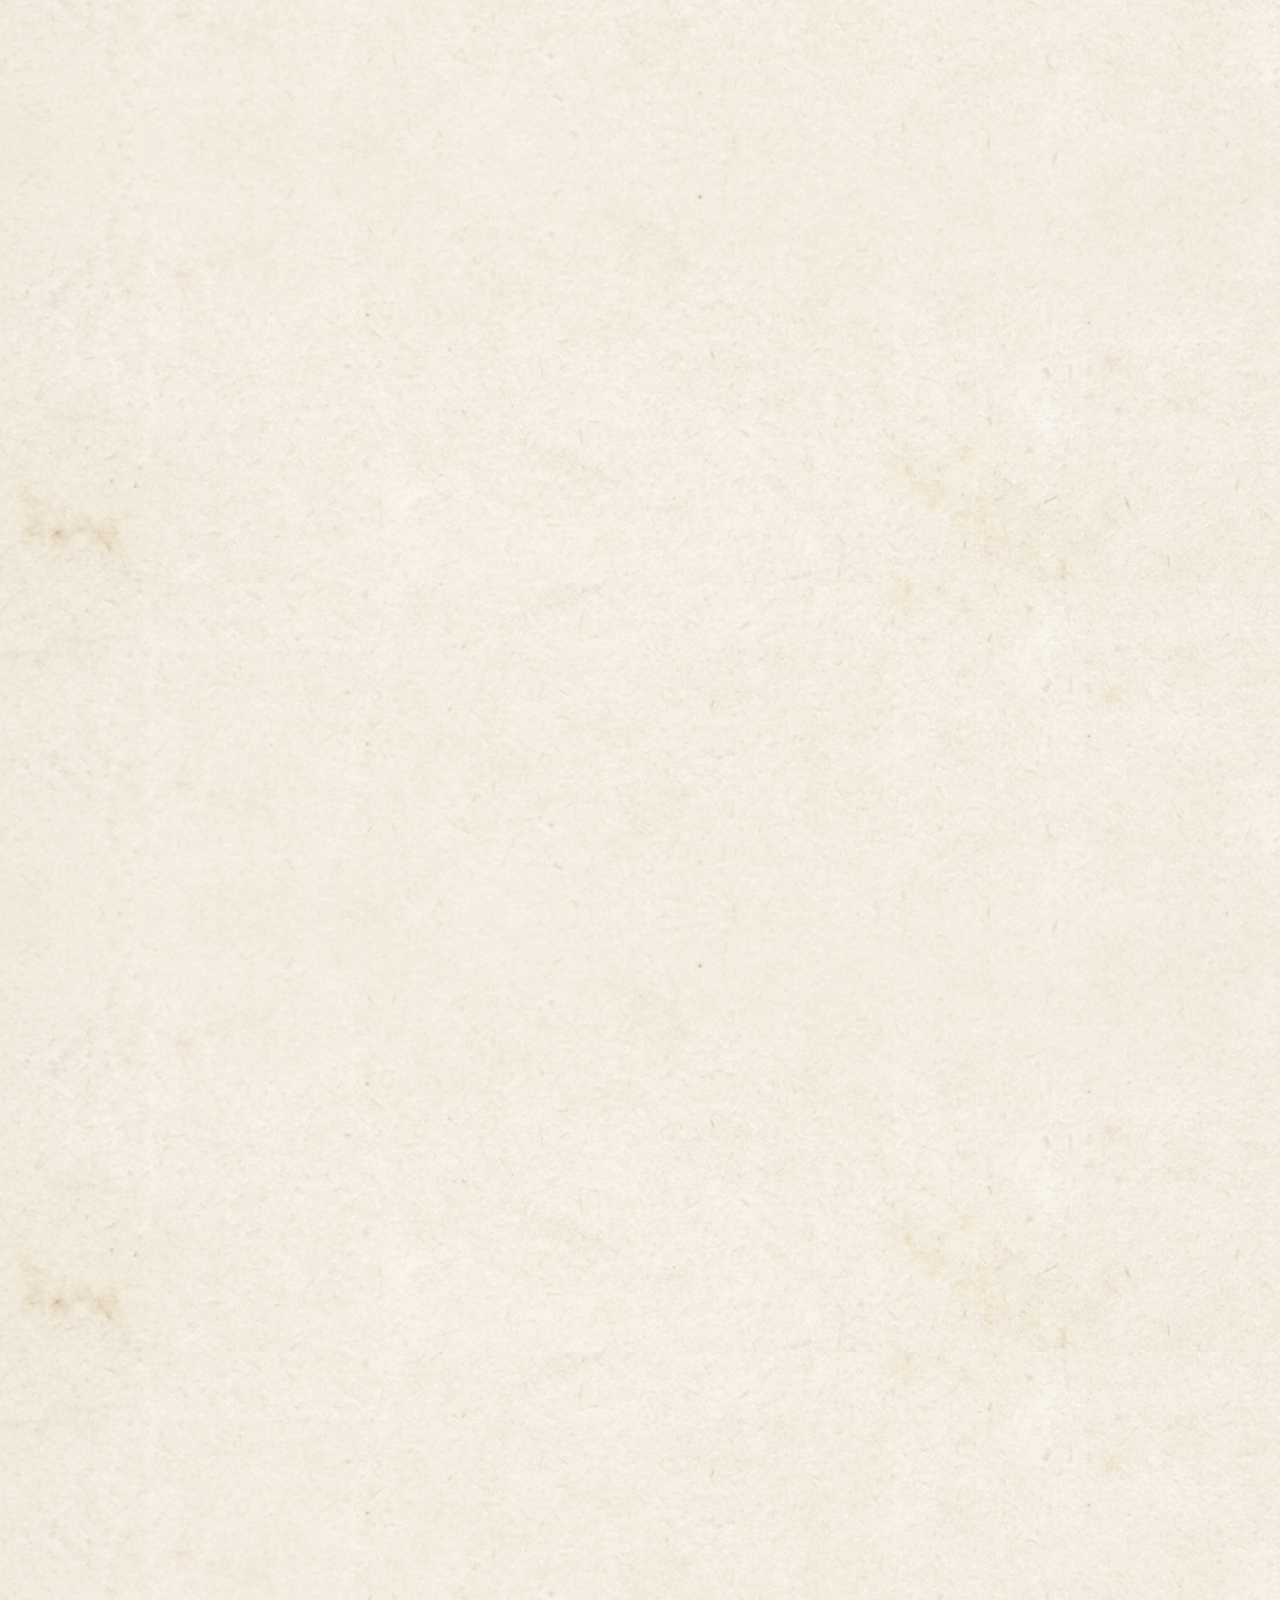
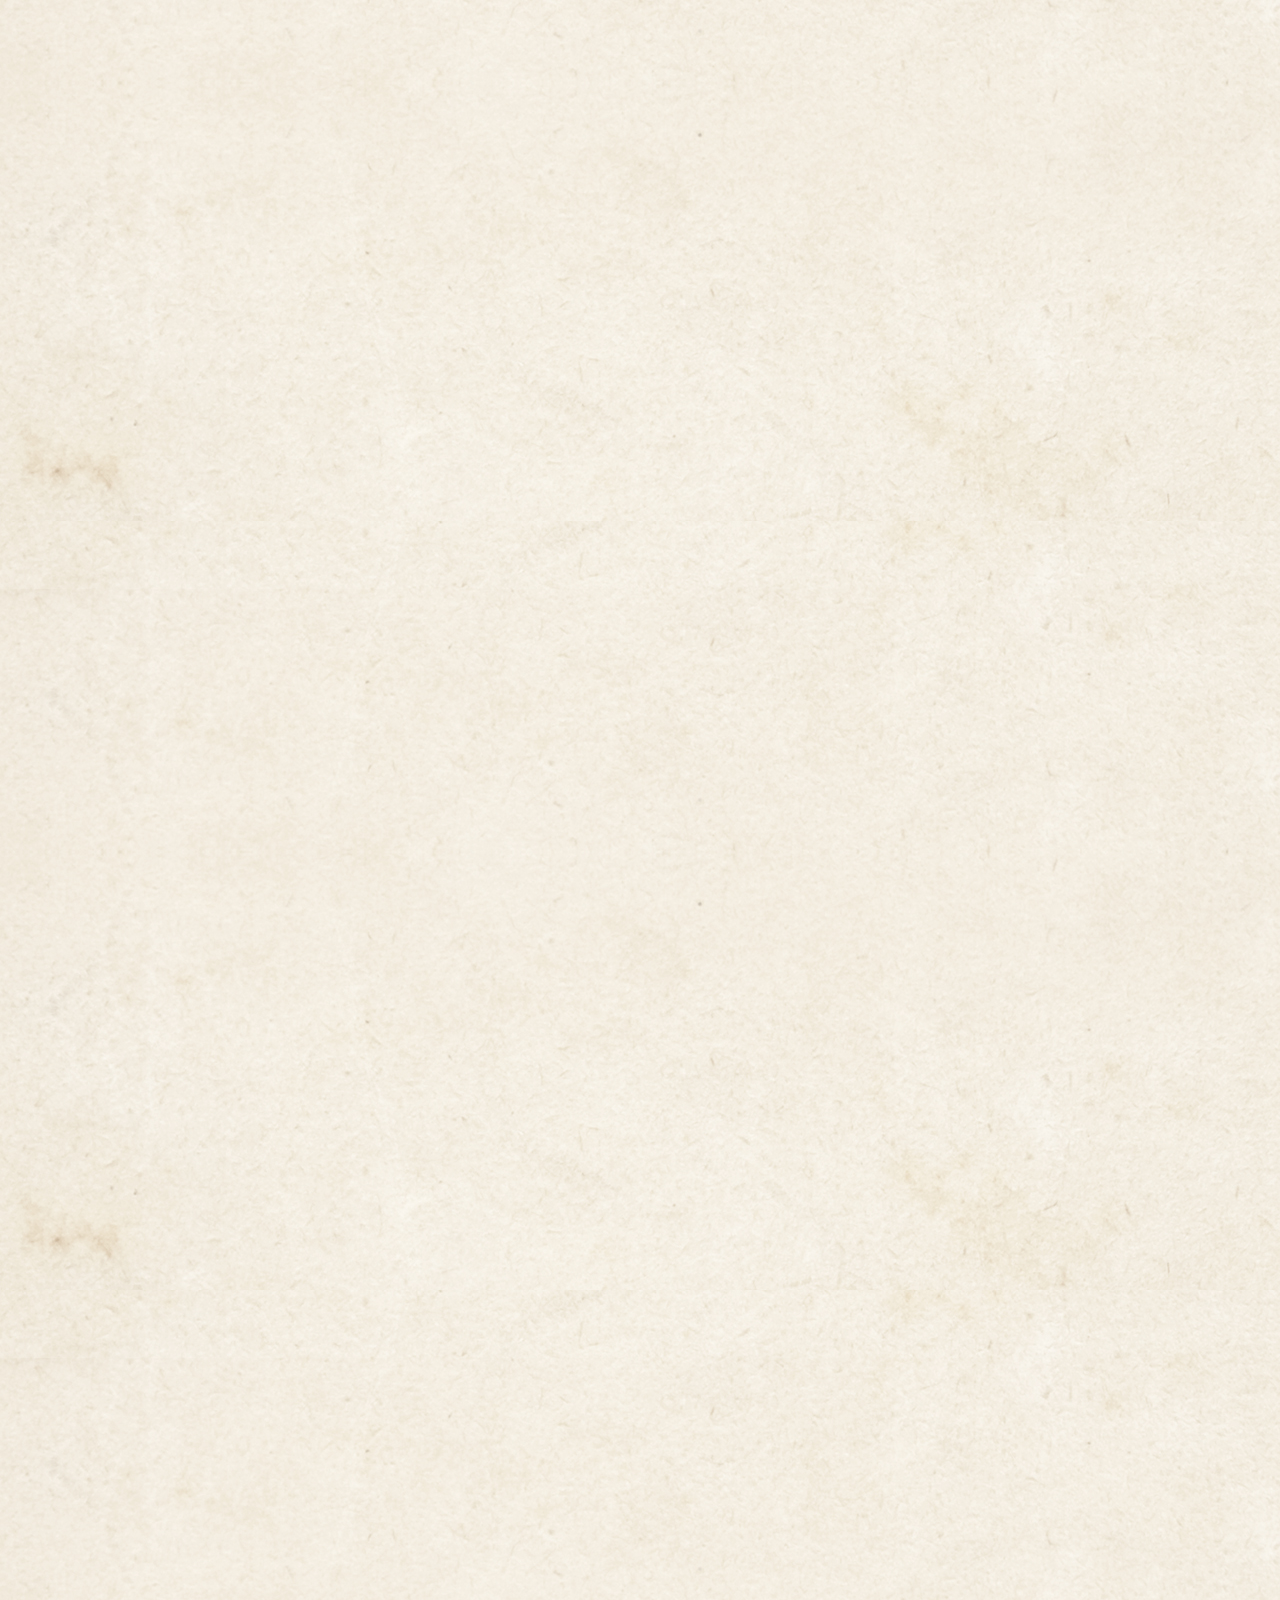
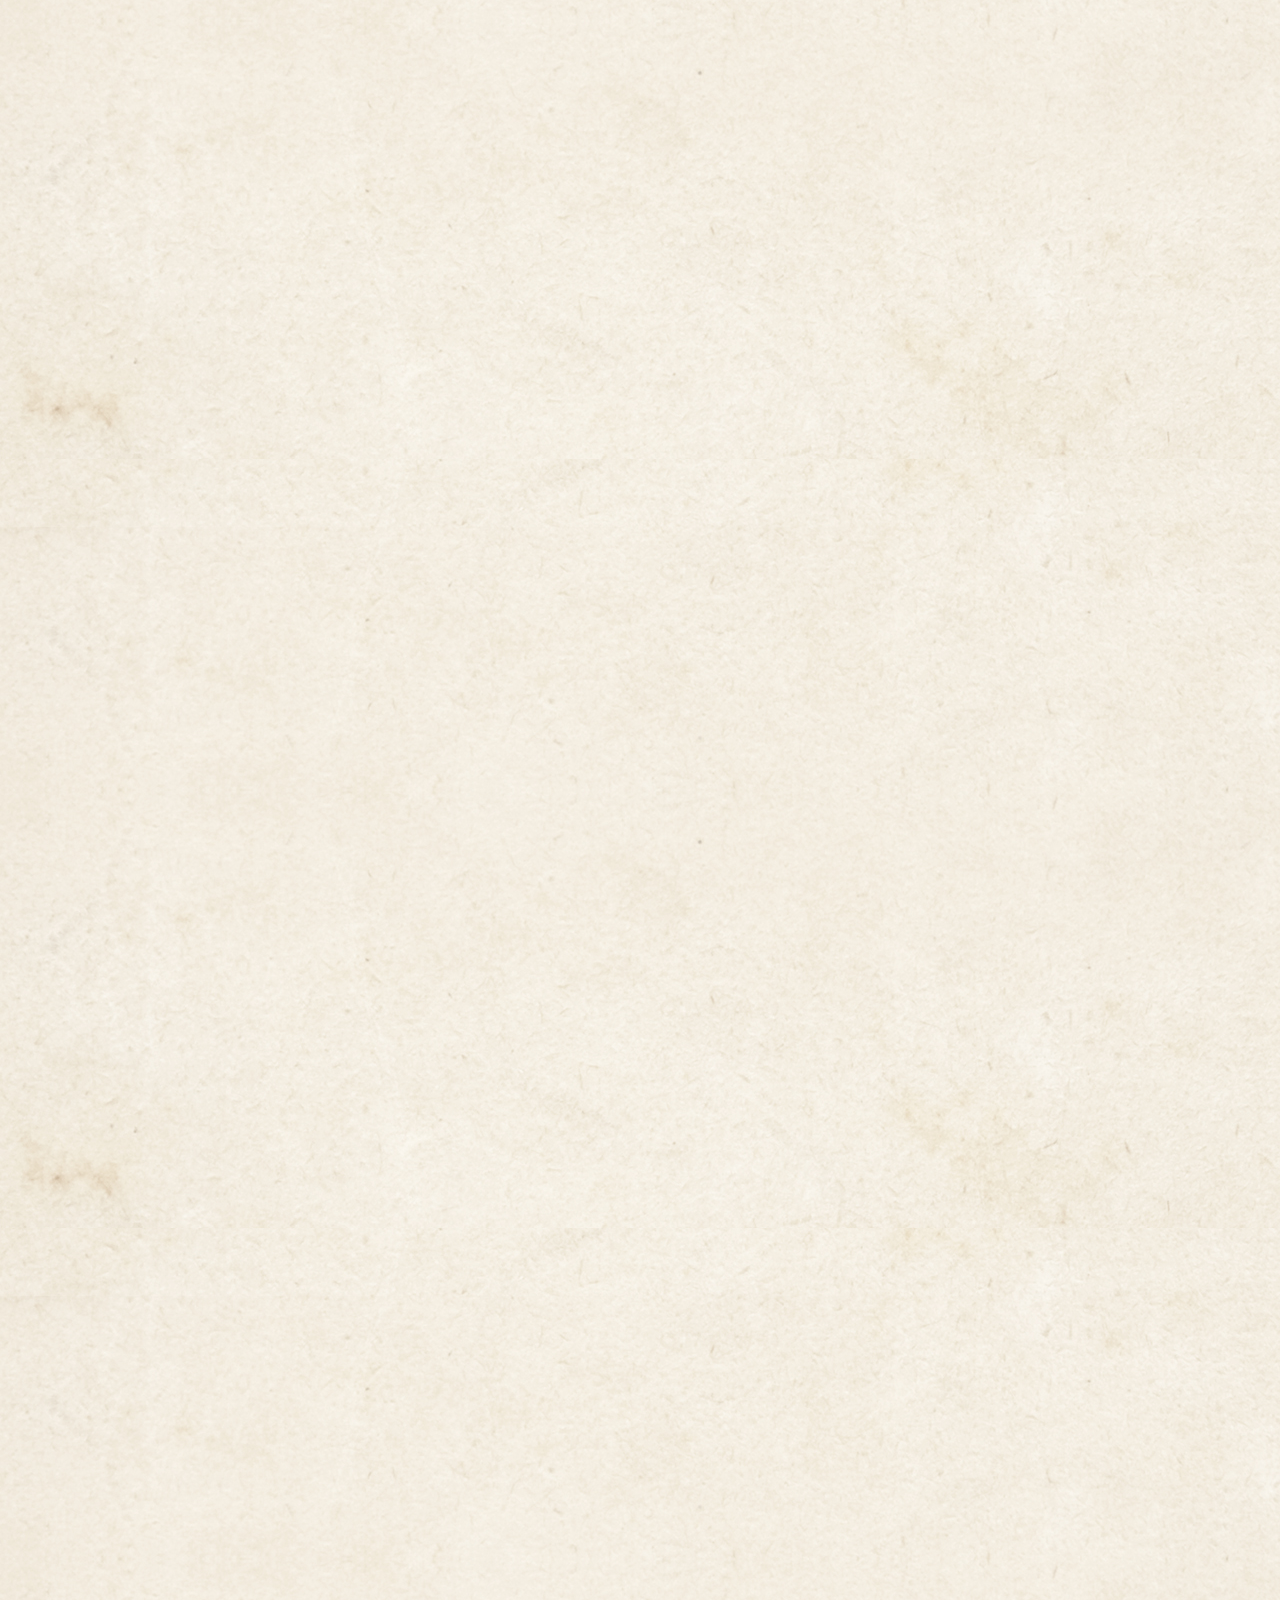
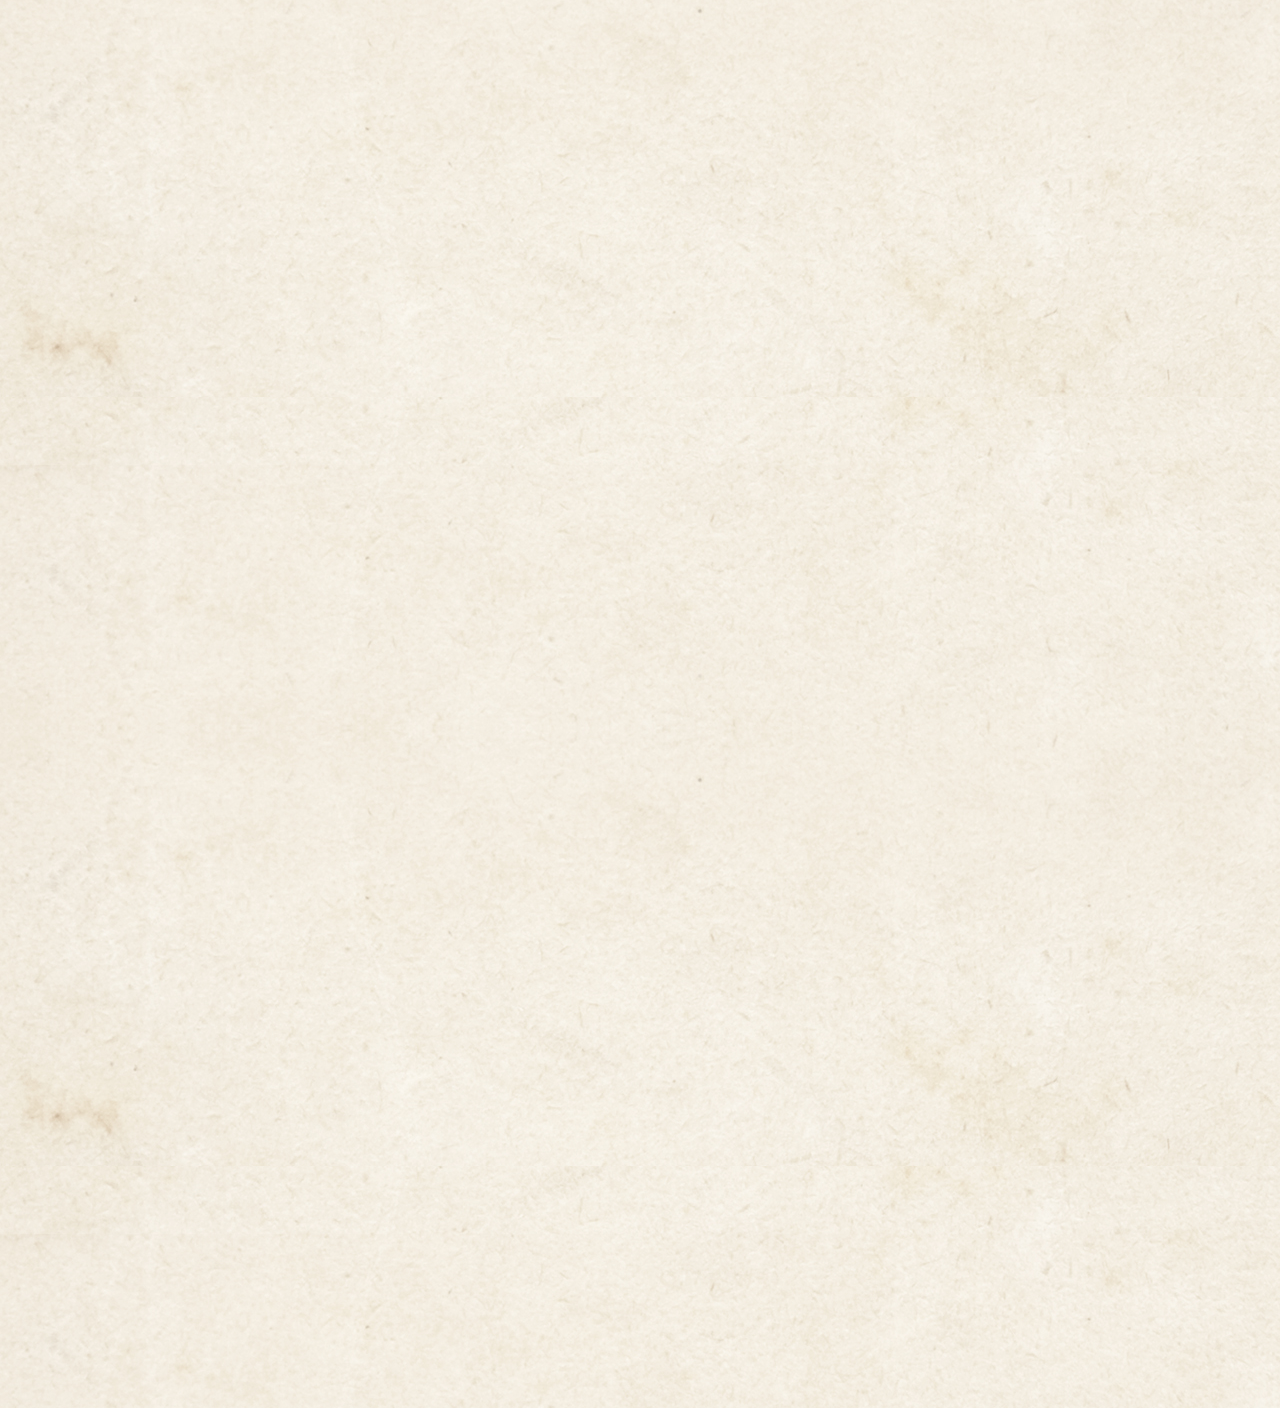
==== commit bd0709f4: "z" ====
--- a/web/index.html
+++ b/web/index.html
@@ -102,7 +102,7 @@
                 </div>
 
                 <div class="w660 wow fadeInUp" data-wow-duration="1s">
-                    <img src="images/img-5.jpg" alt="">
+                    <img src="images/img-5.png" alt="">
                 </div>
 
                 <div class="w660 wow fadeInUp" data-wow-duration="1s">
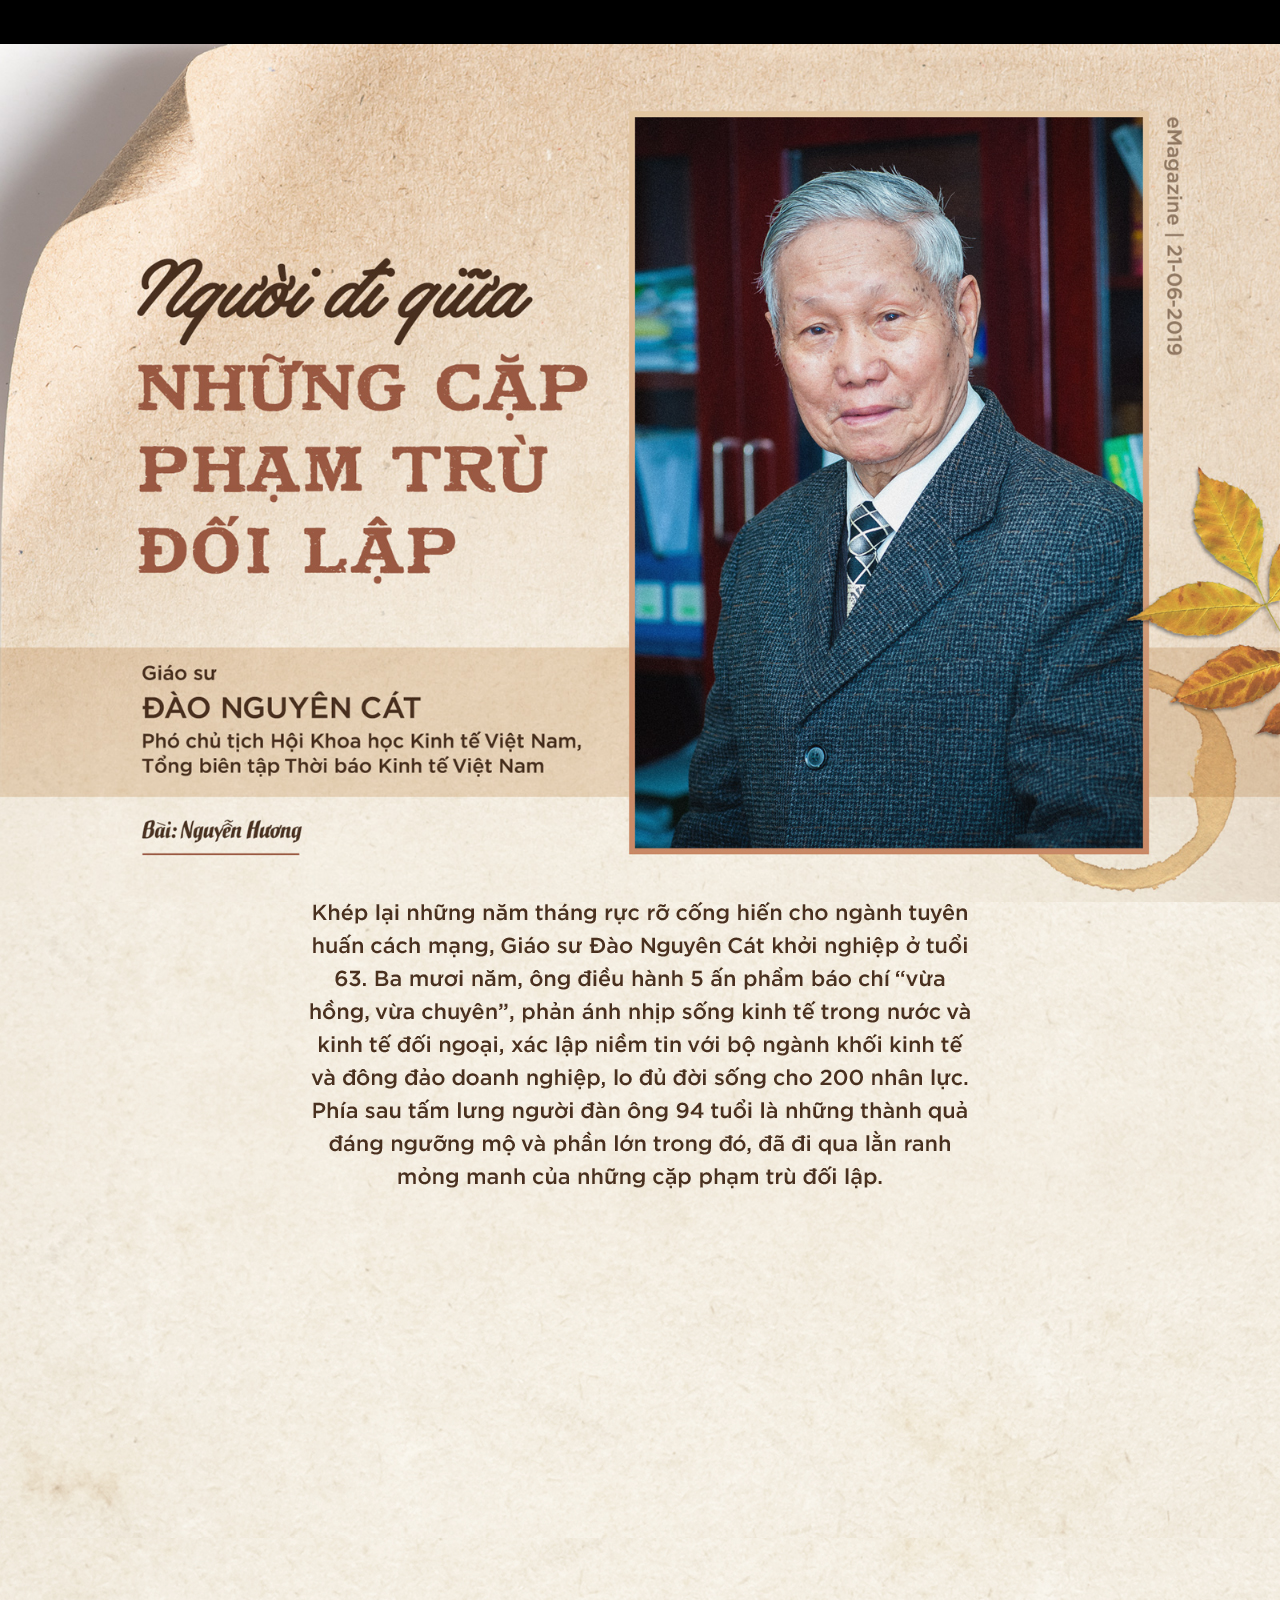
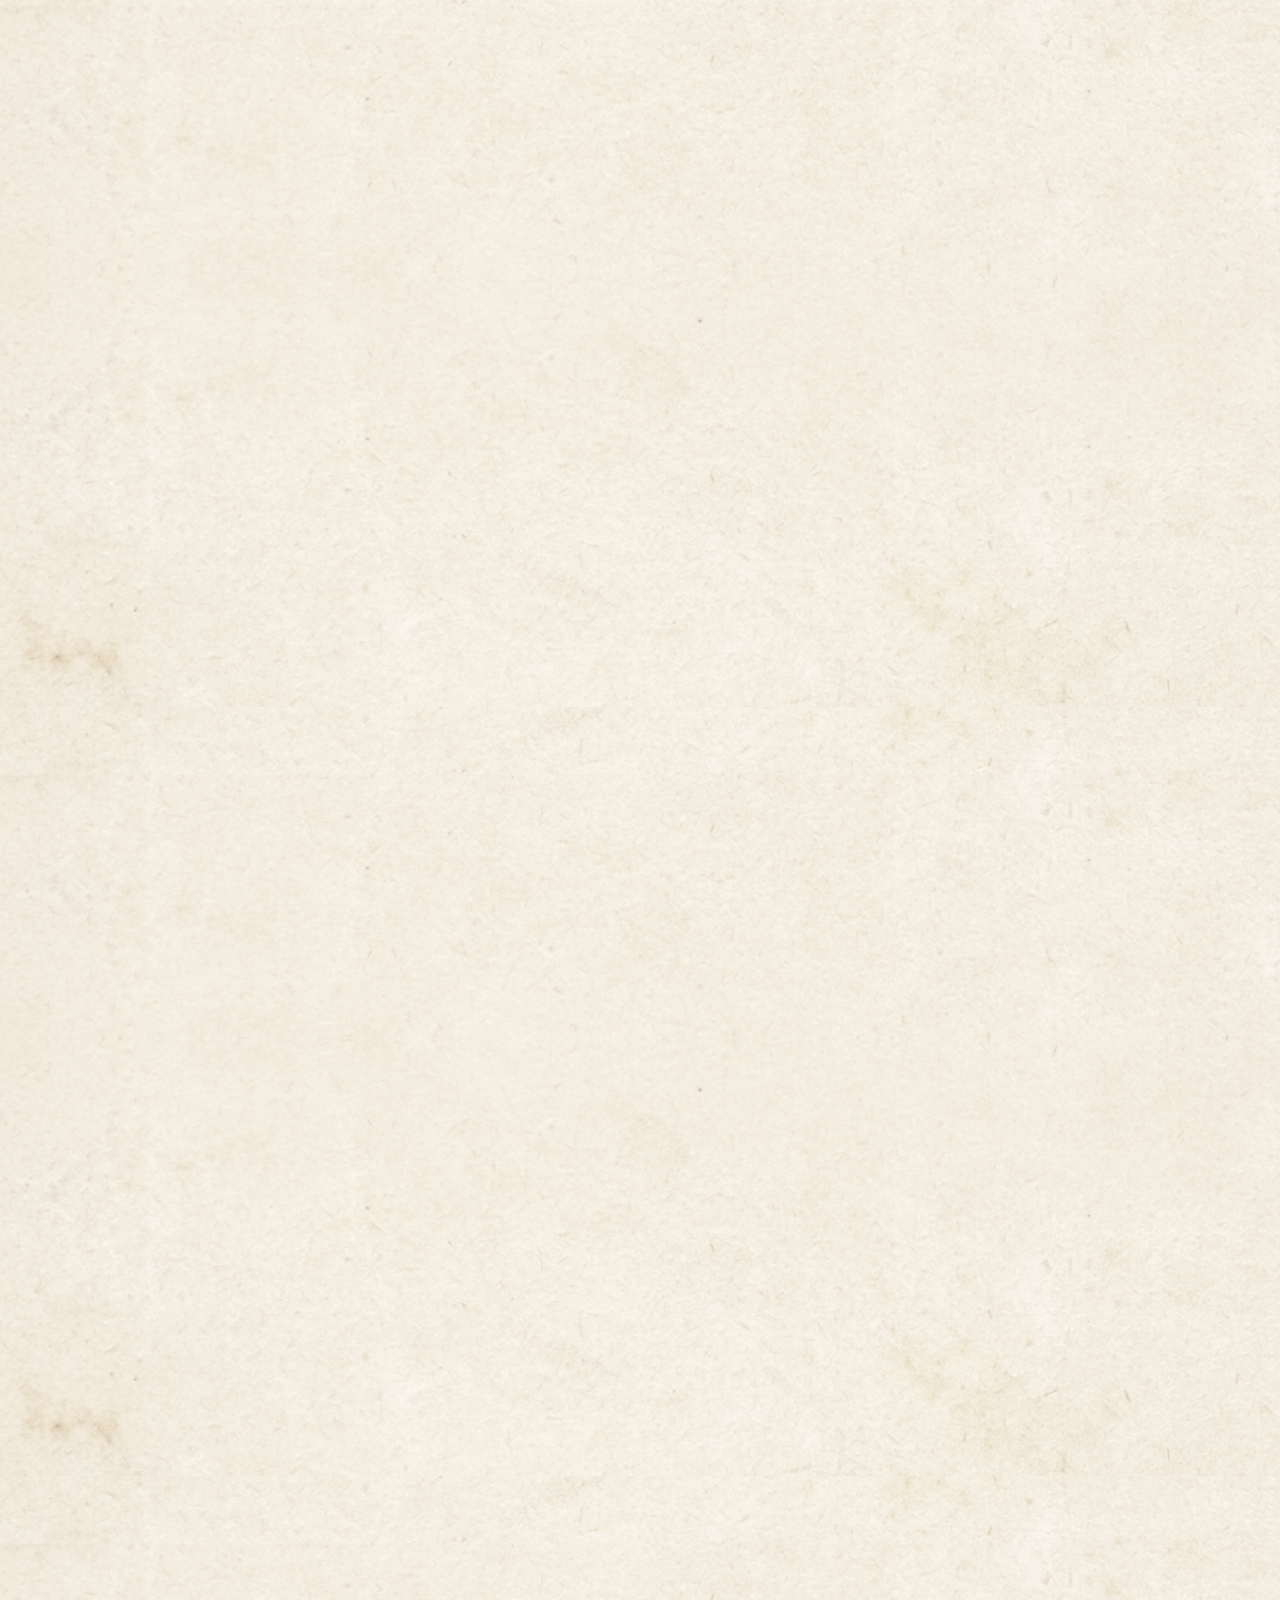
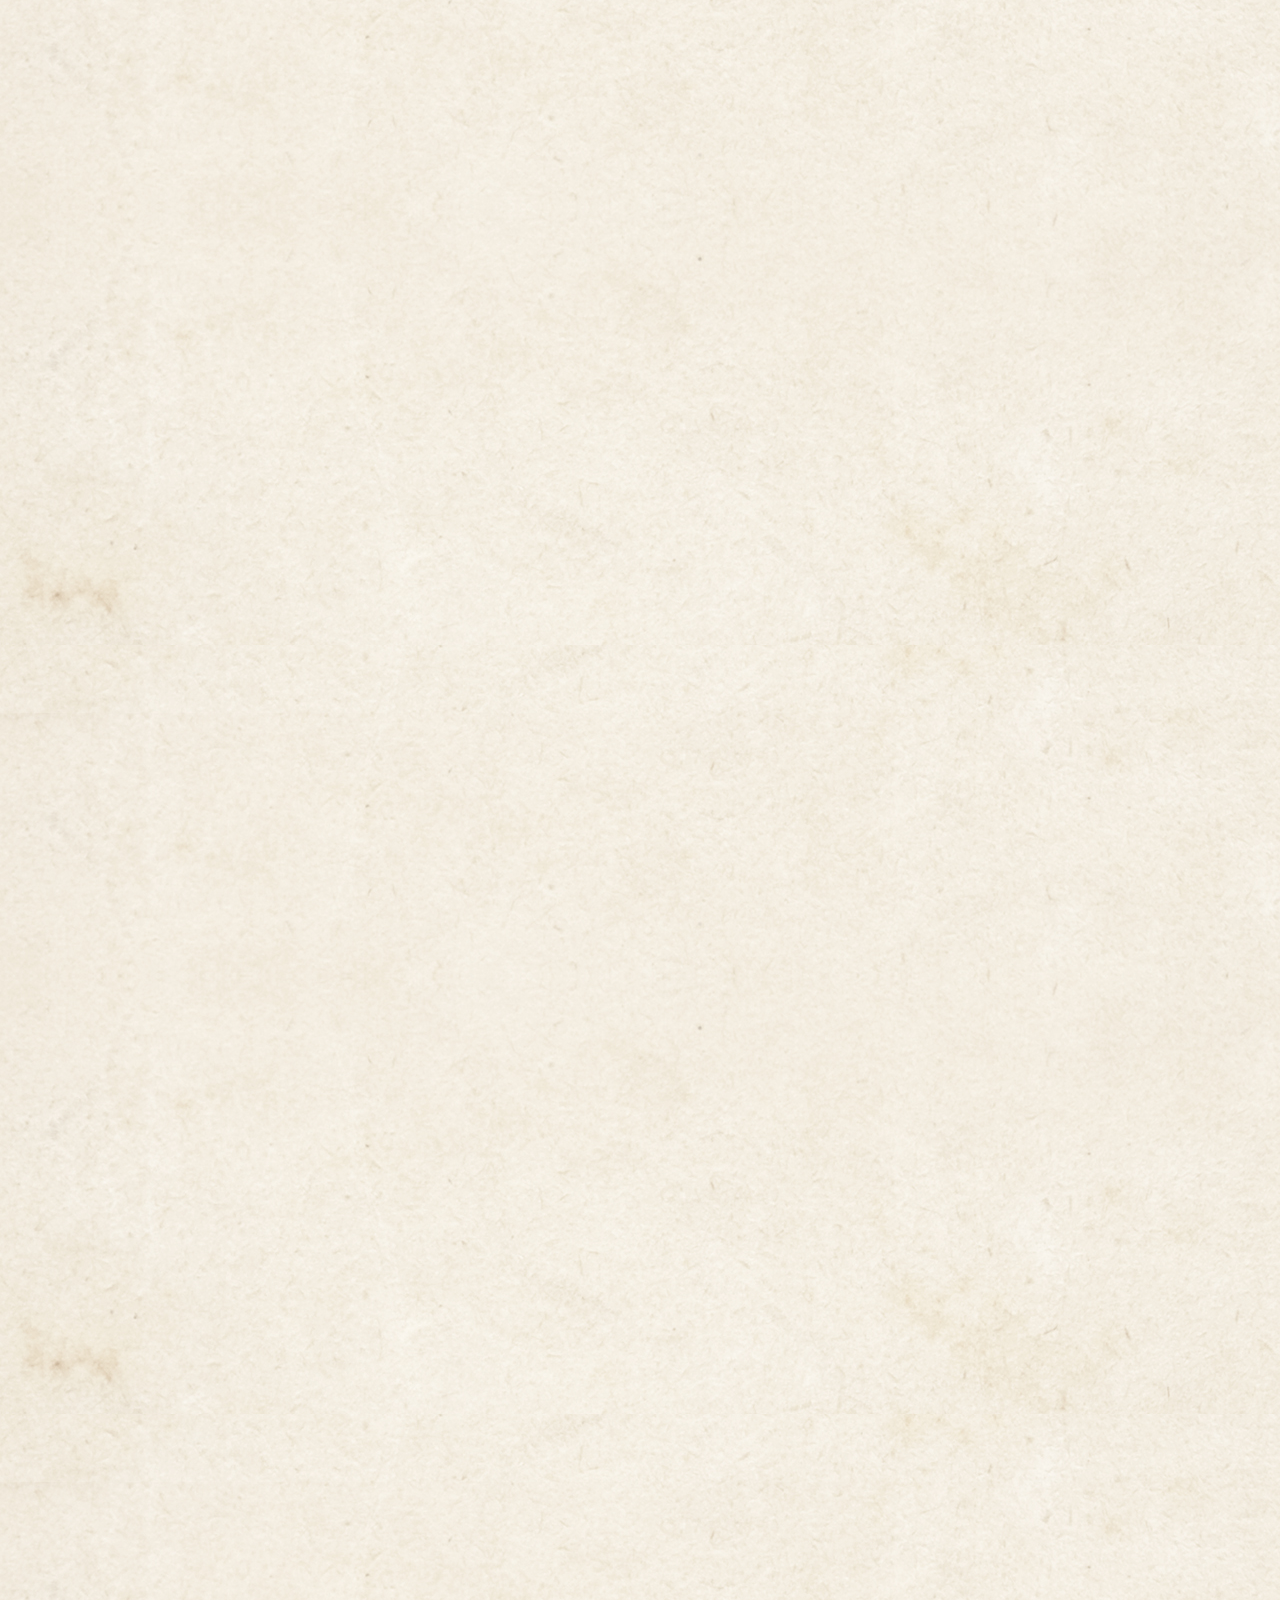
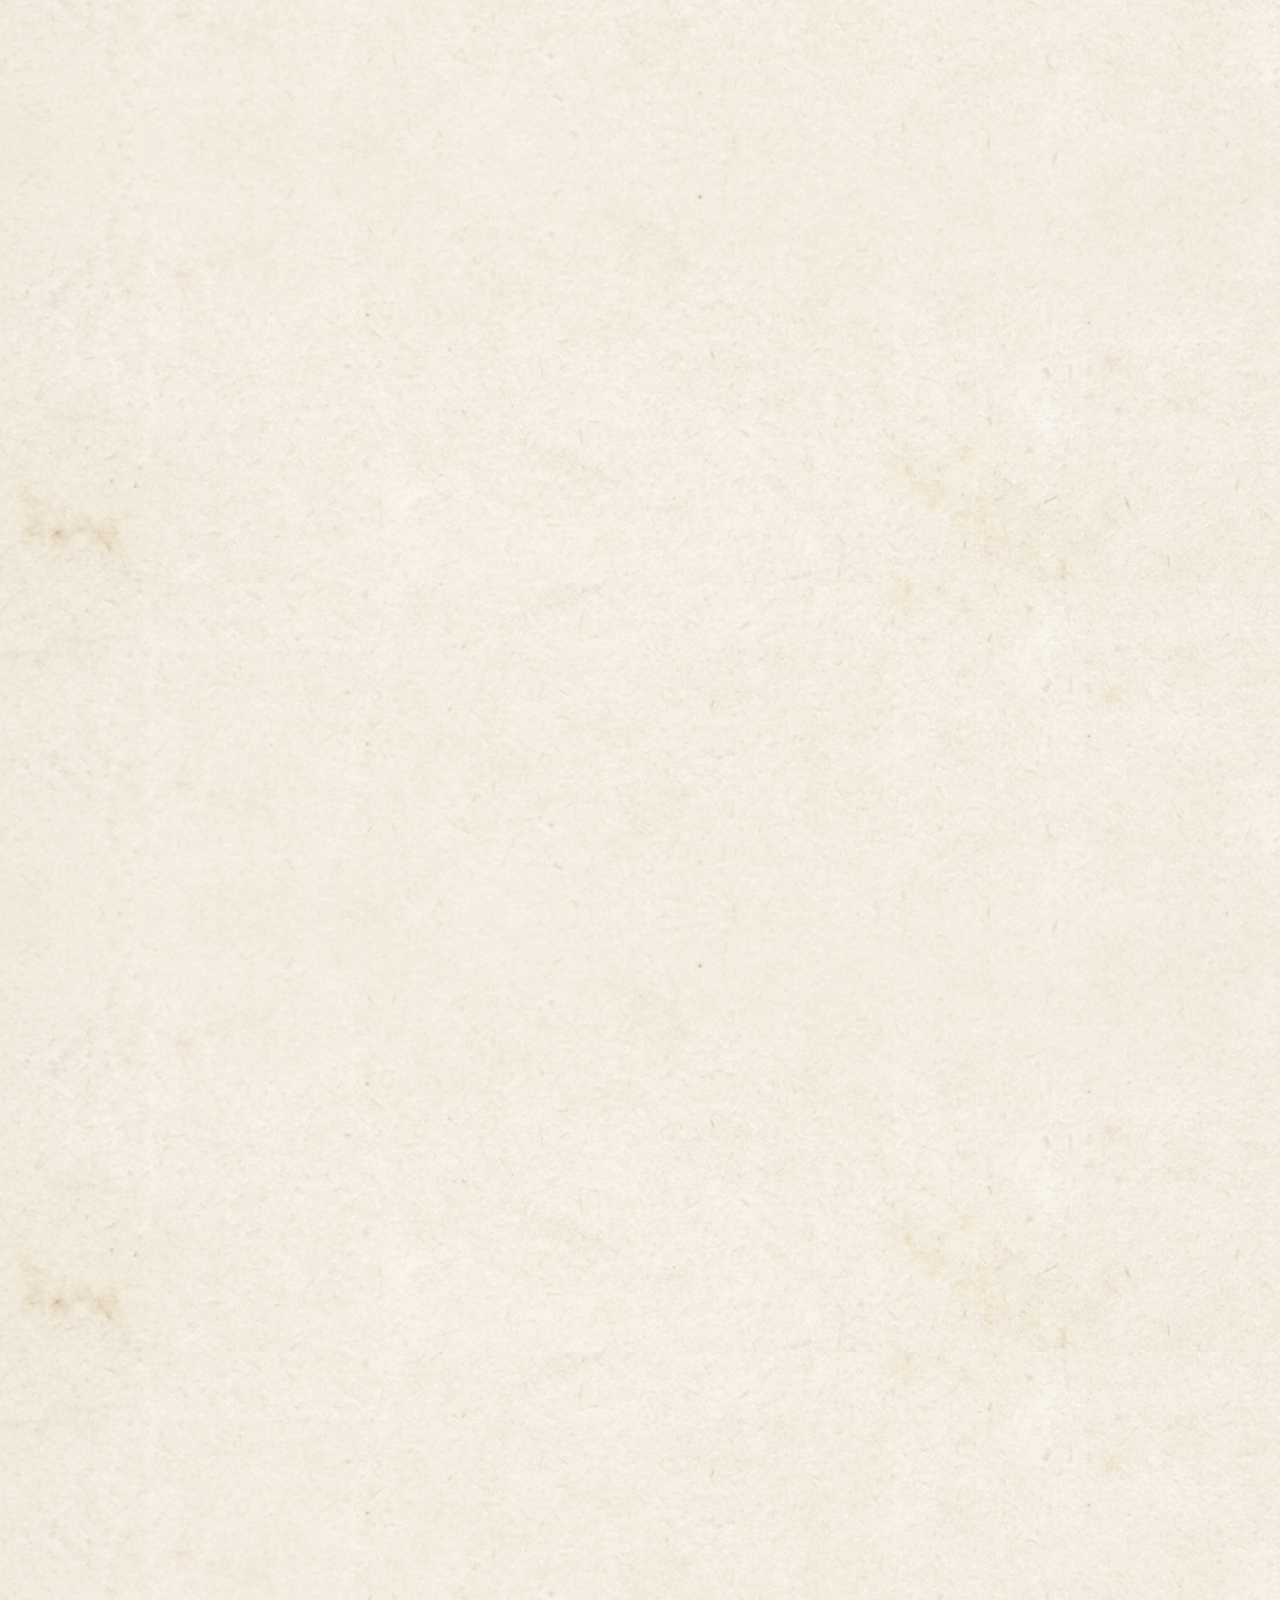
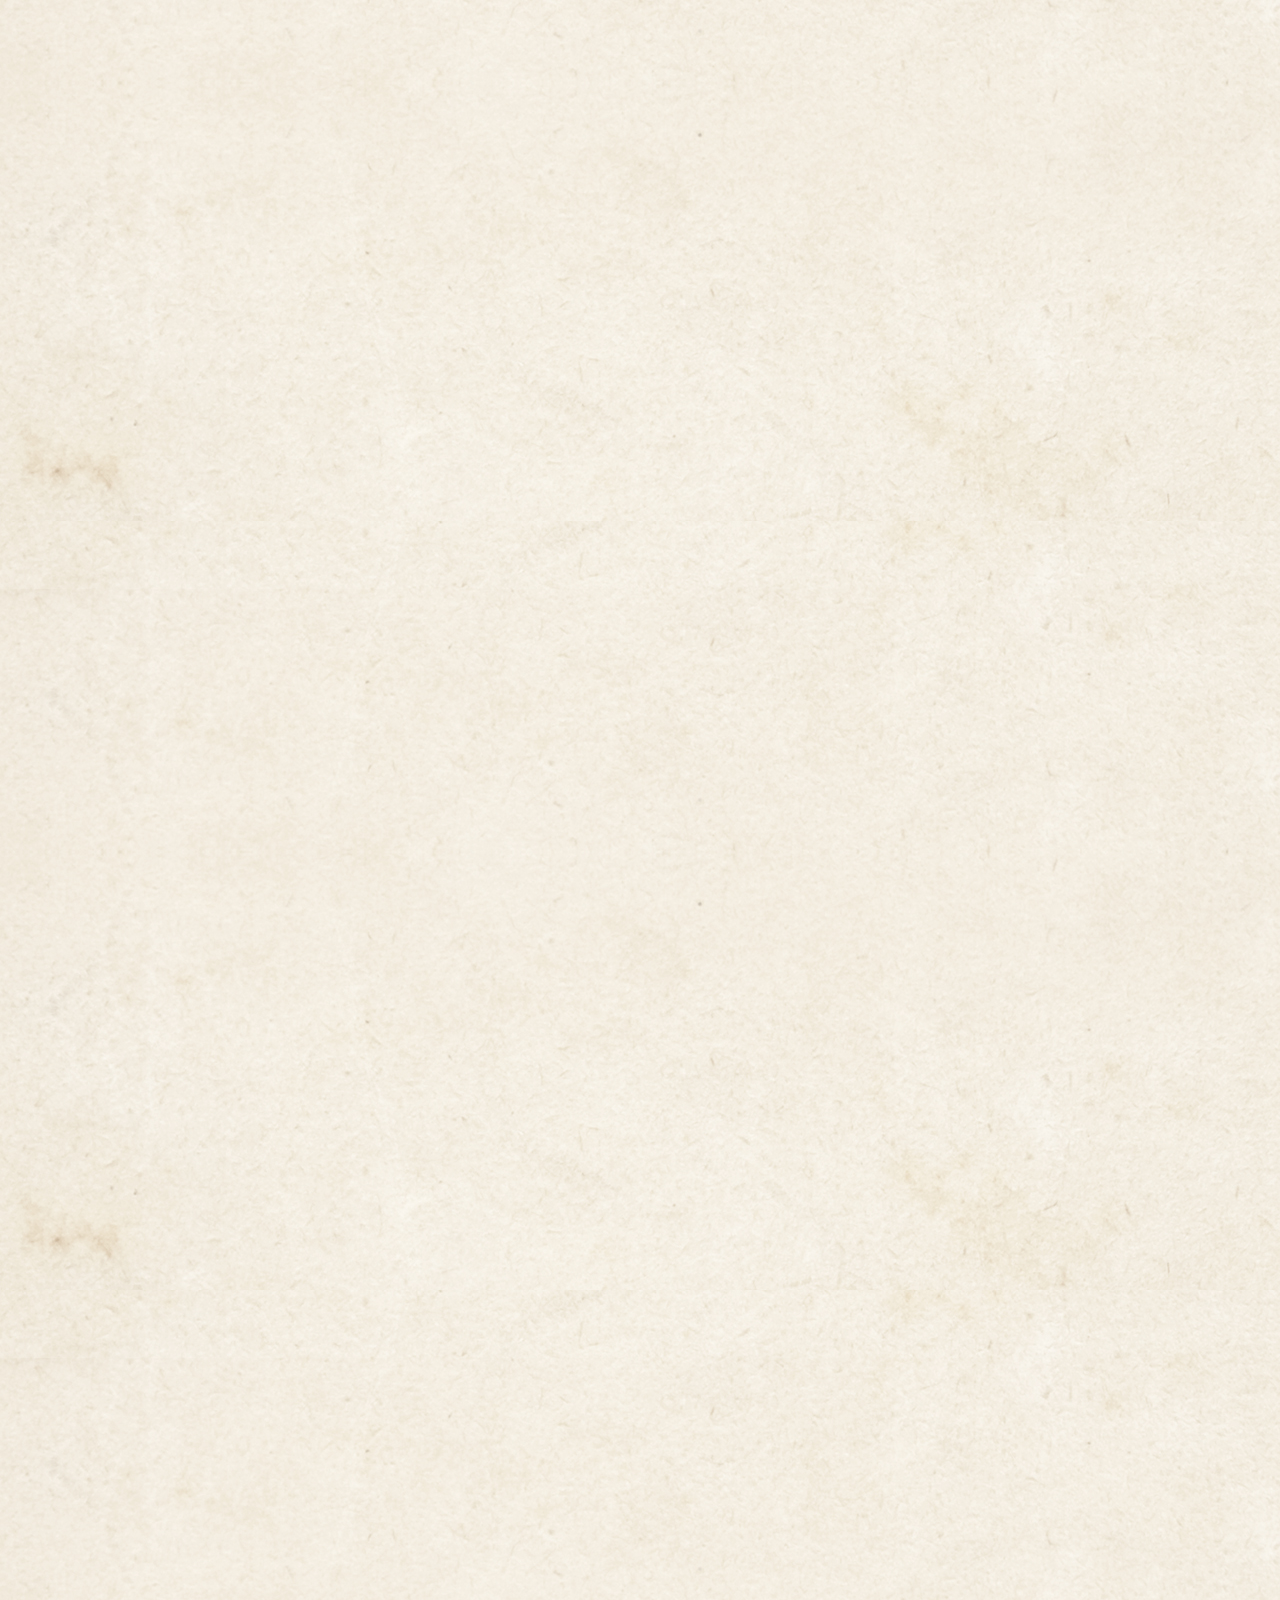
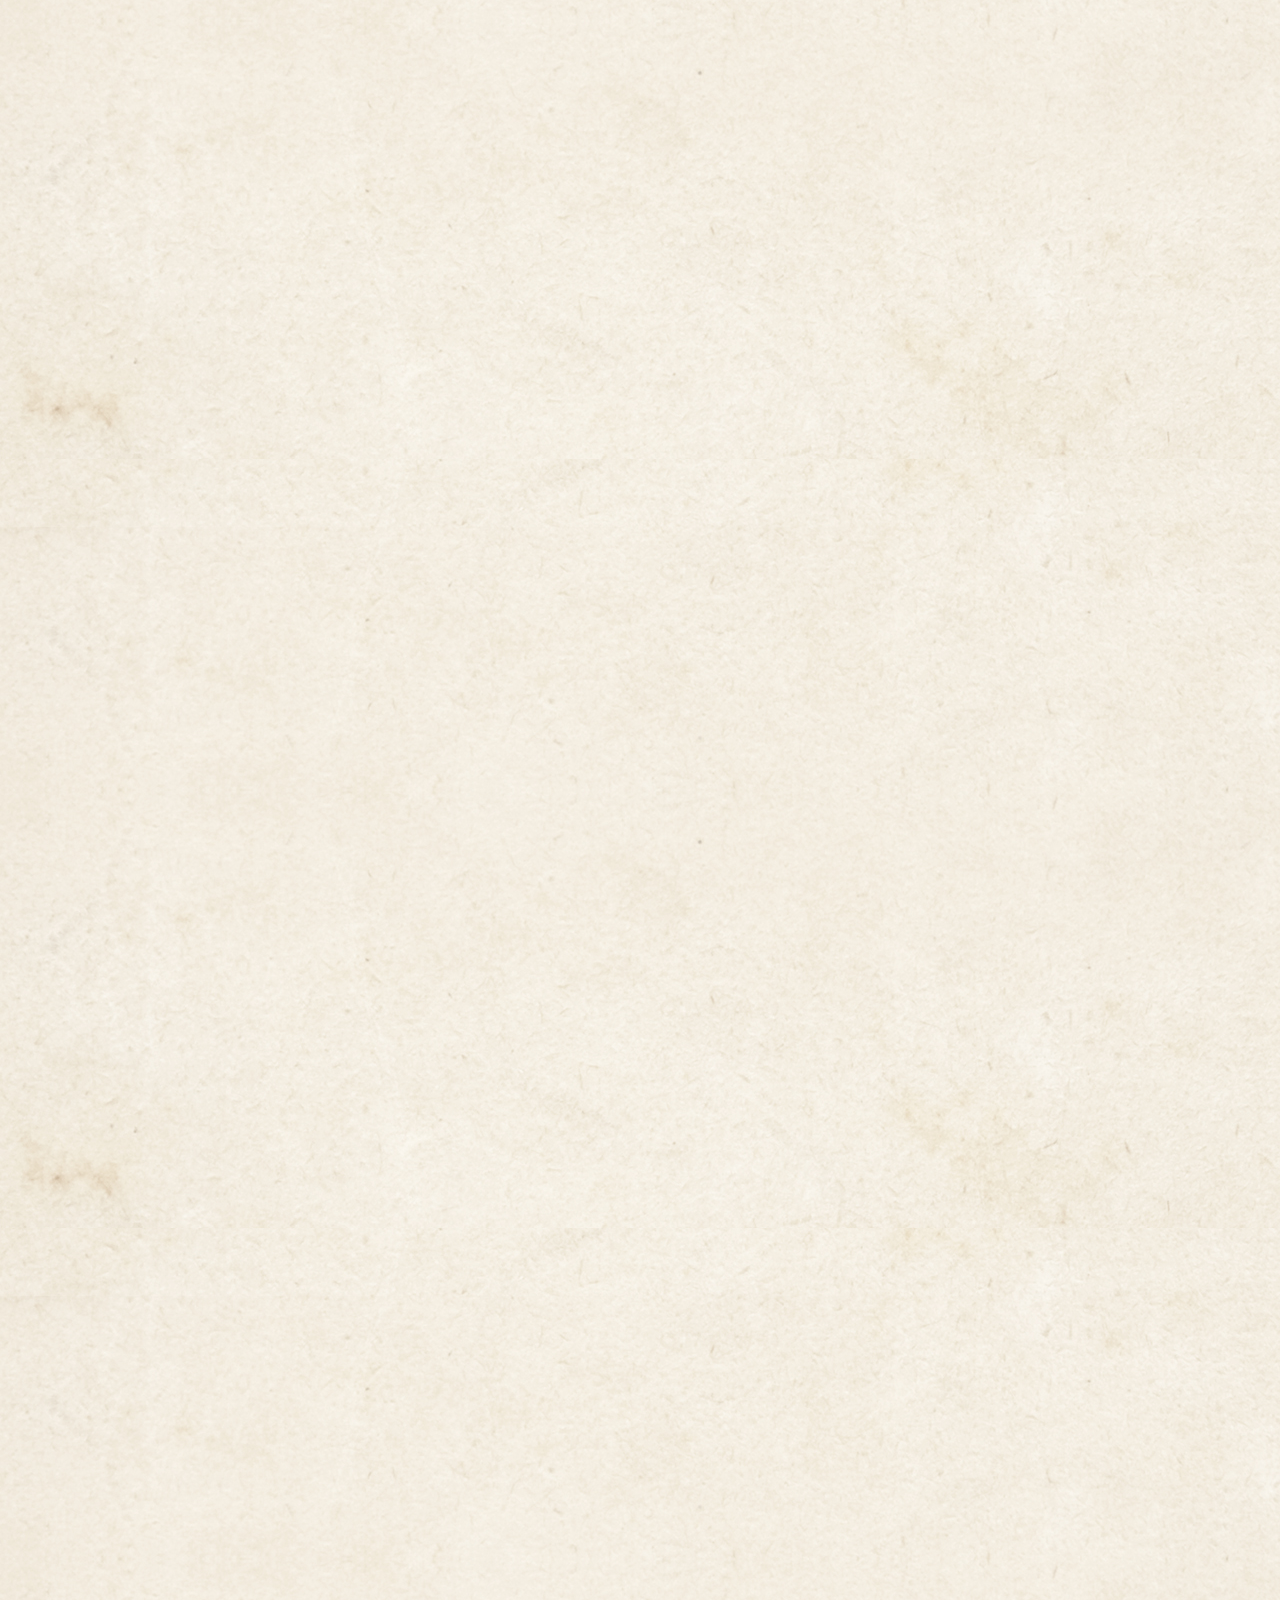
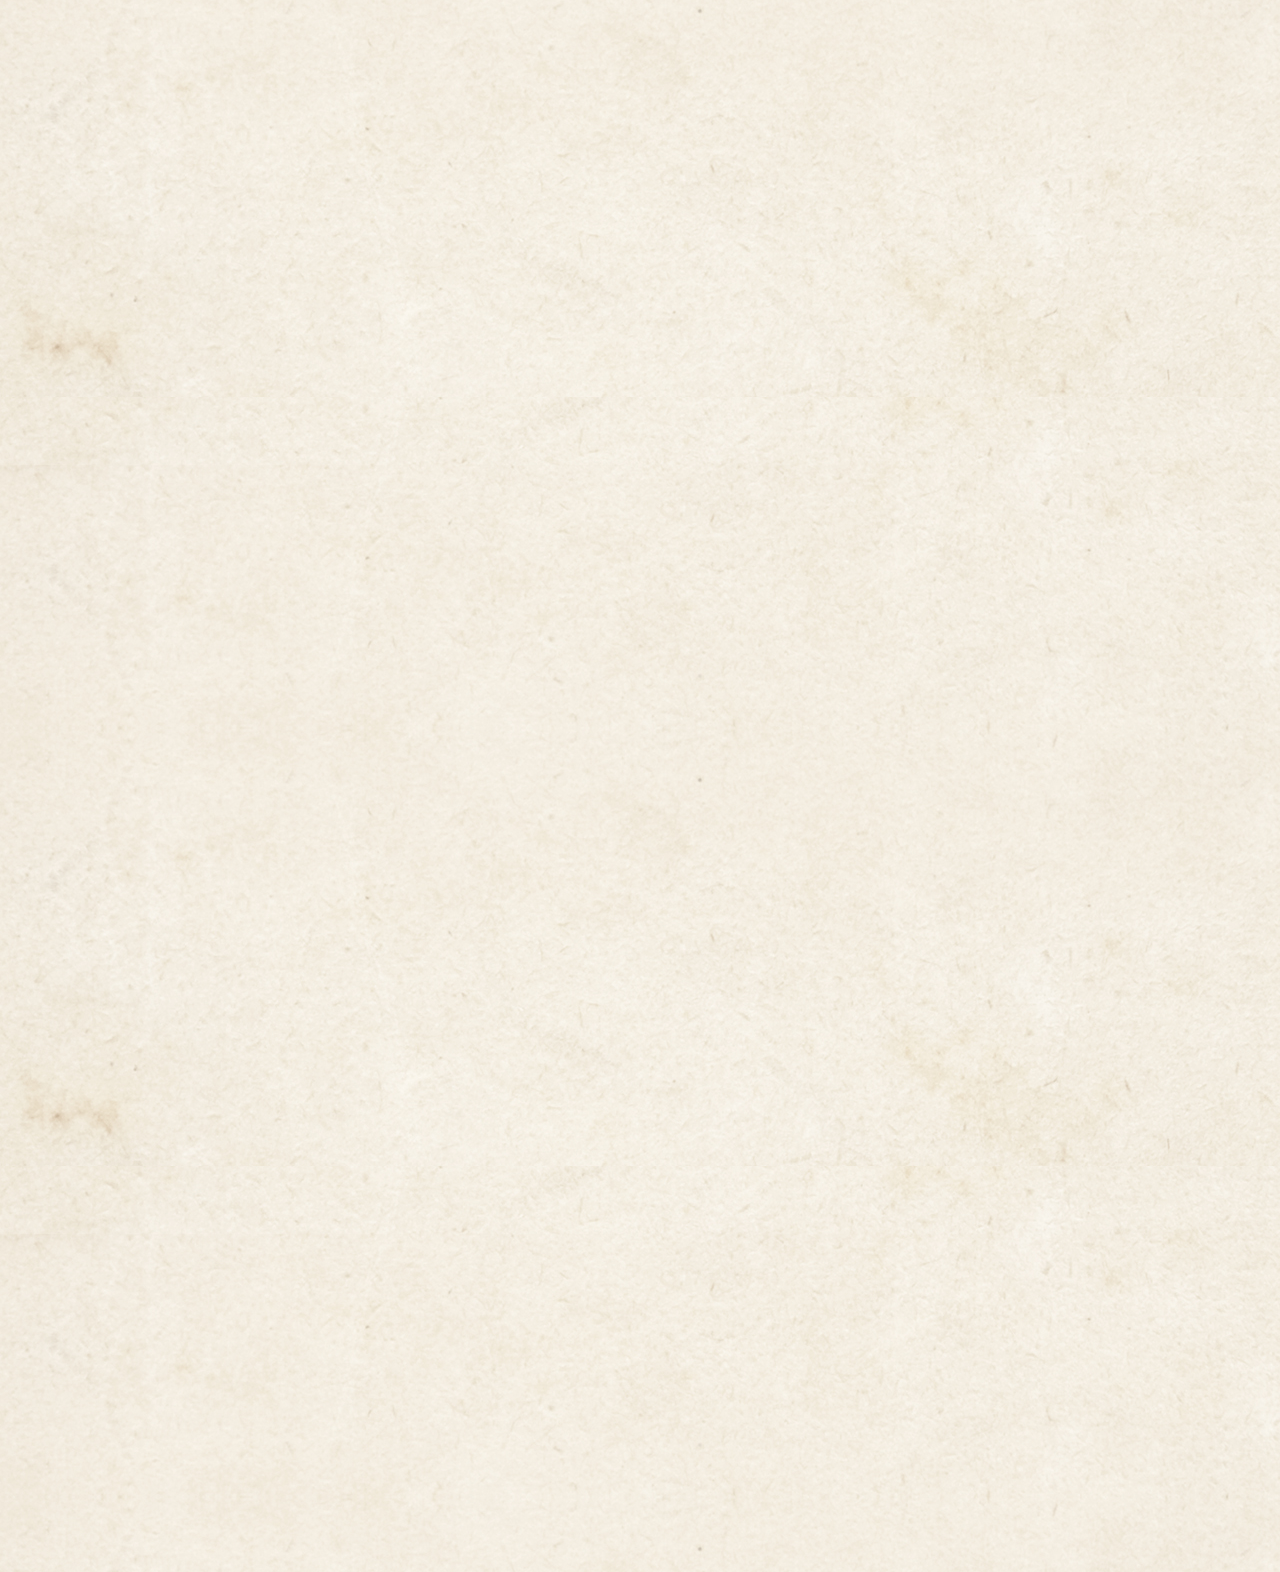
==== commit cc164ae2: "z" ====
--- a/web/index.html
+++ b/web/index.html
@@ -122,7 +122,7 @@
                 </div>
 
                 <div class="w980 wow fadeInUp" data-wow-duration="1s">
-                    <img src="images/title-3.jpg" alt="">
+                    <img src="images/title-3.png" alt="">
                 </div>
 
                 <div class="w660 wow fadeInUp" data-wow-duration="1s">
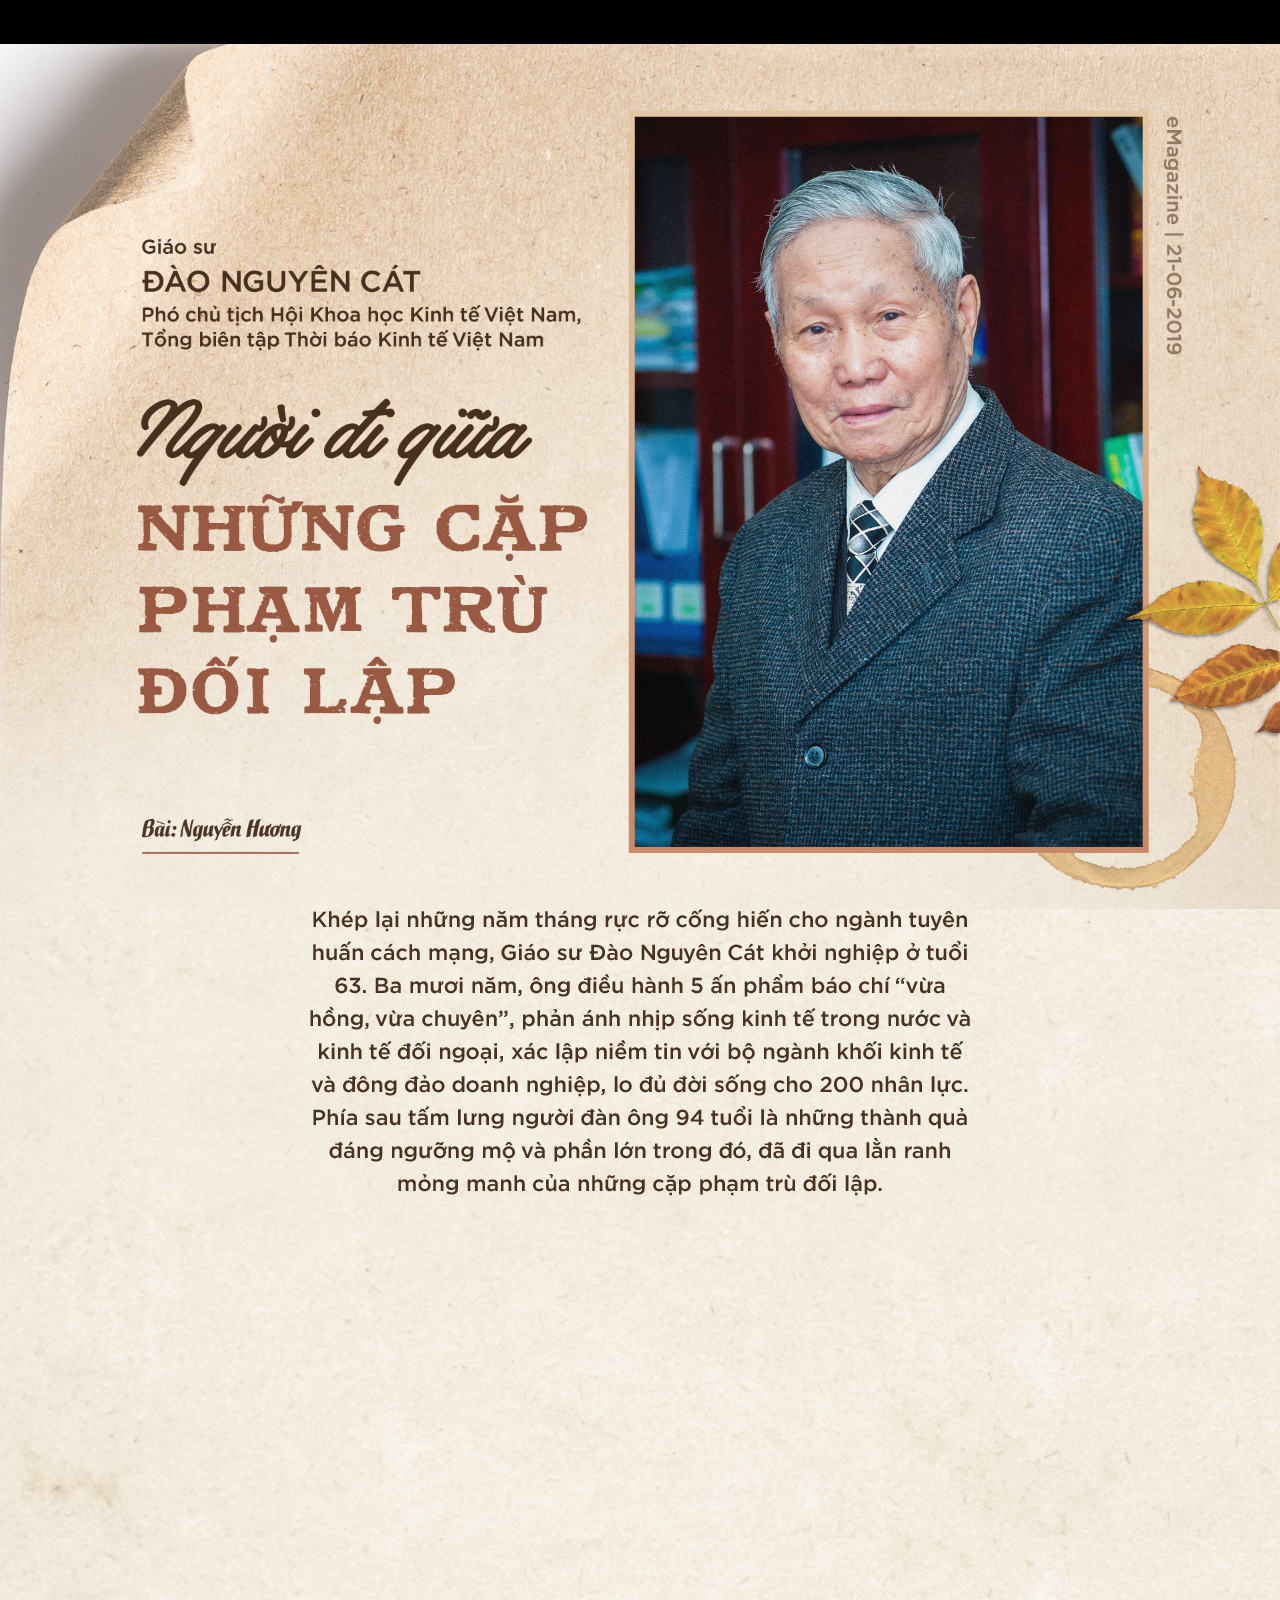
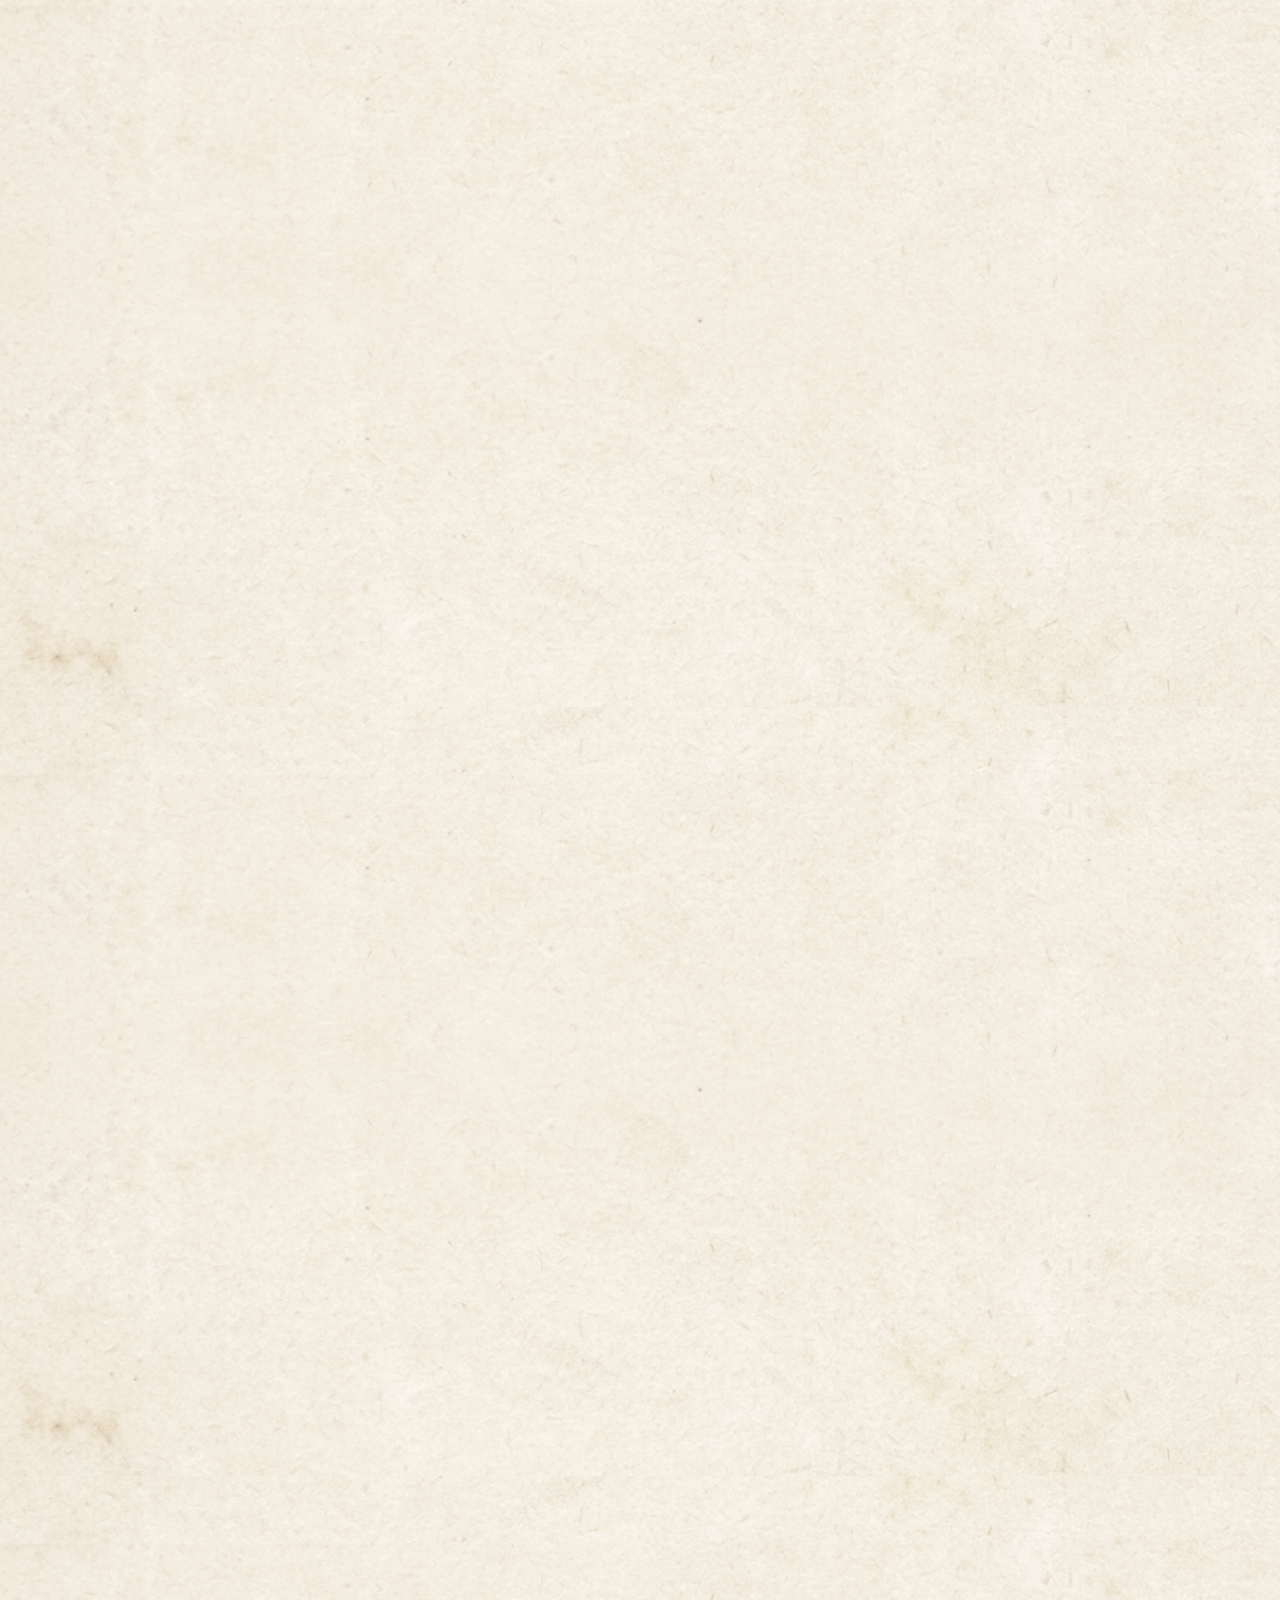
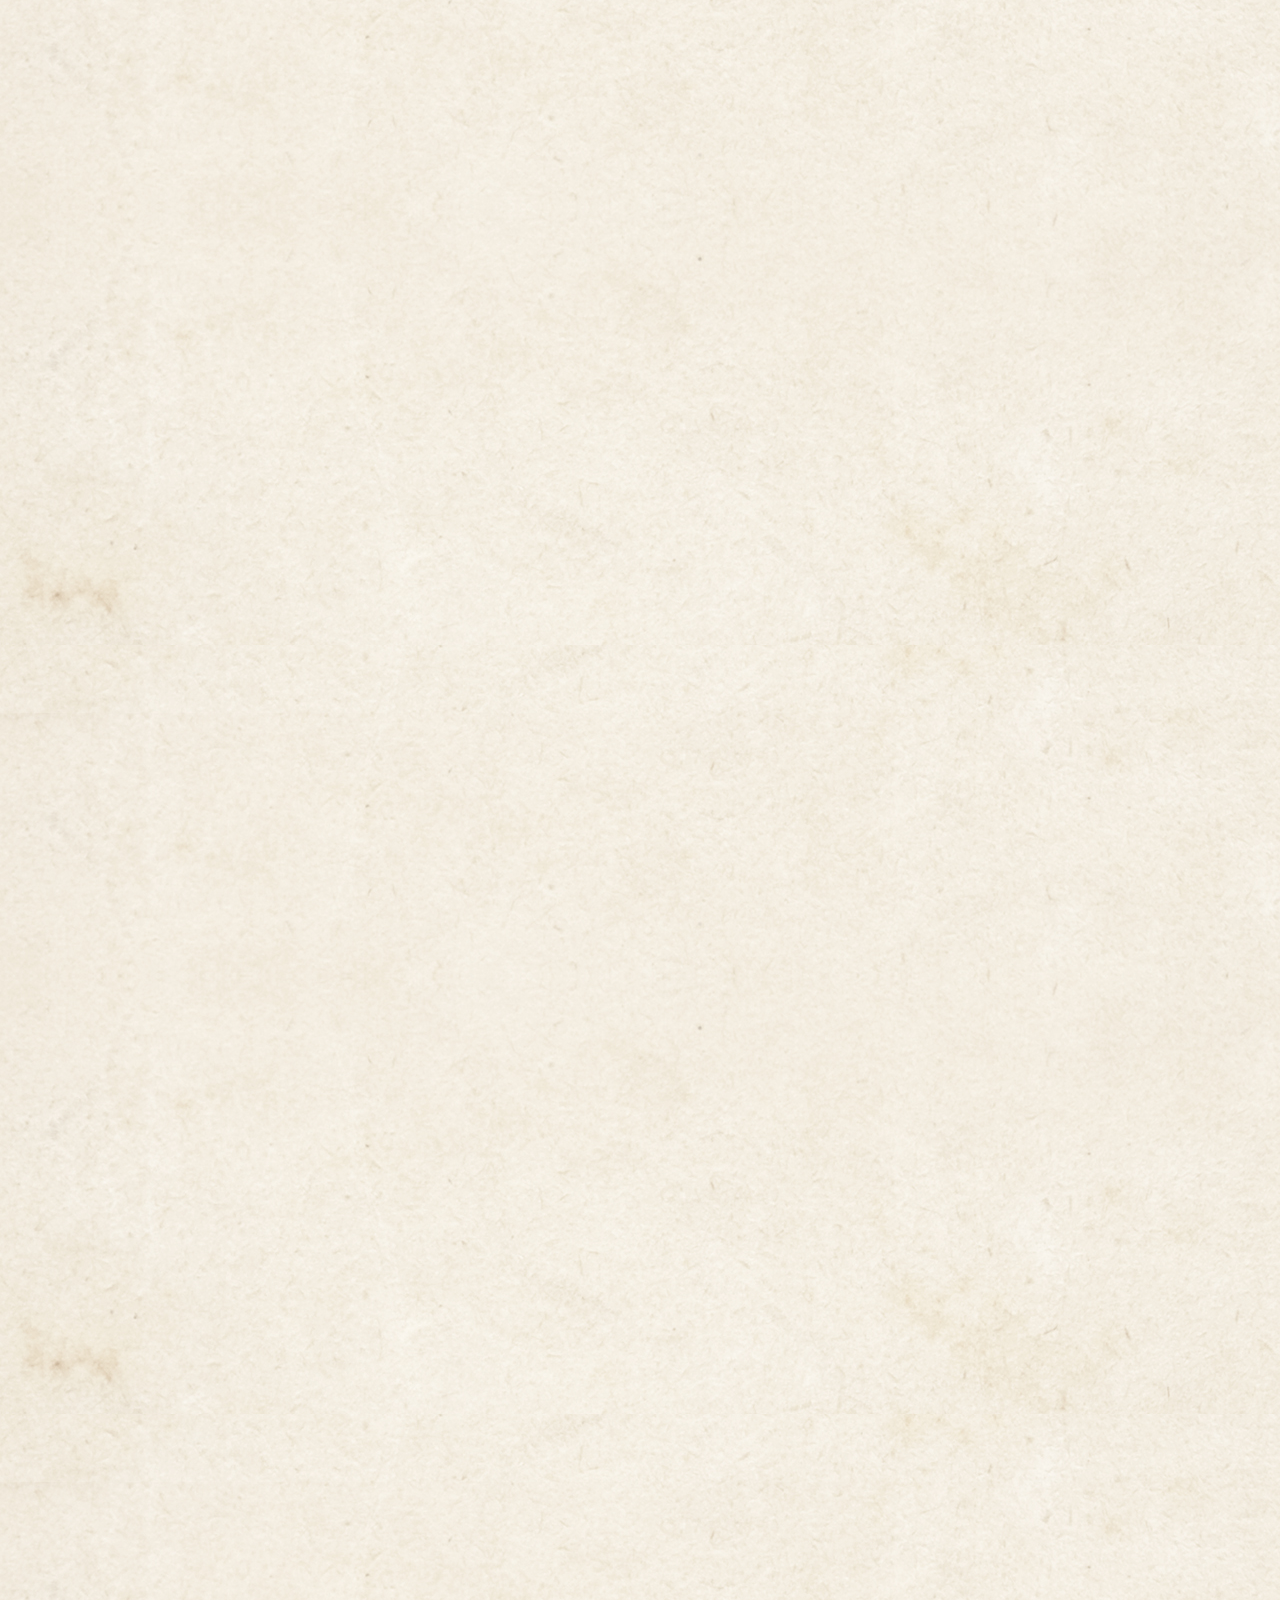
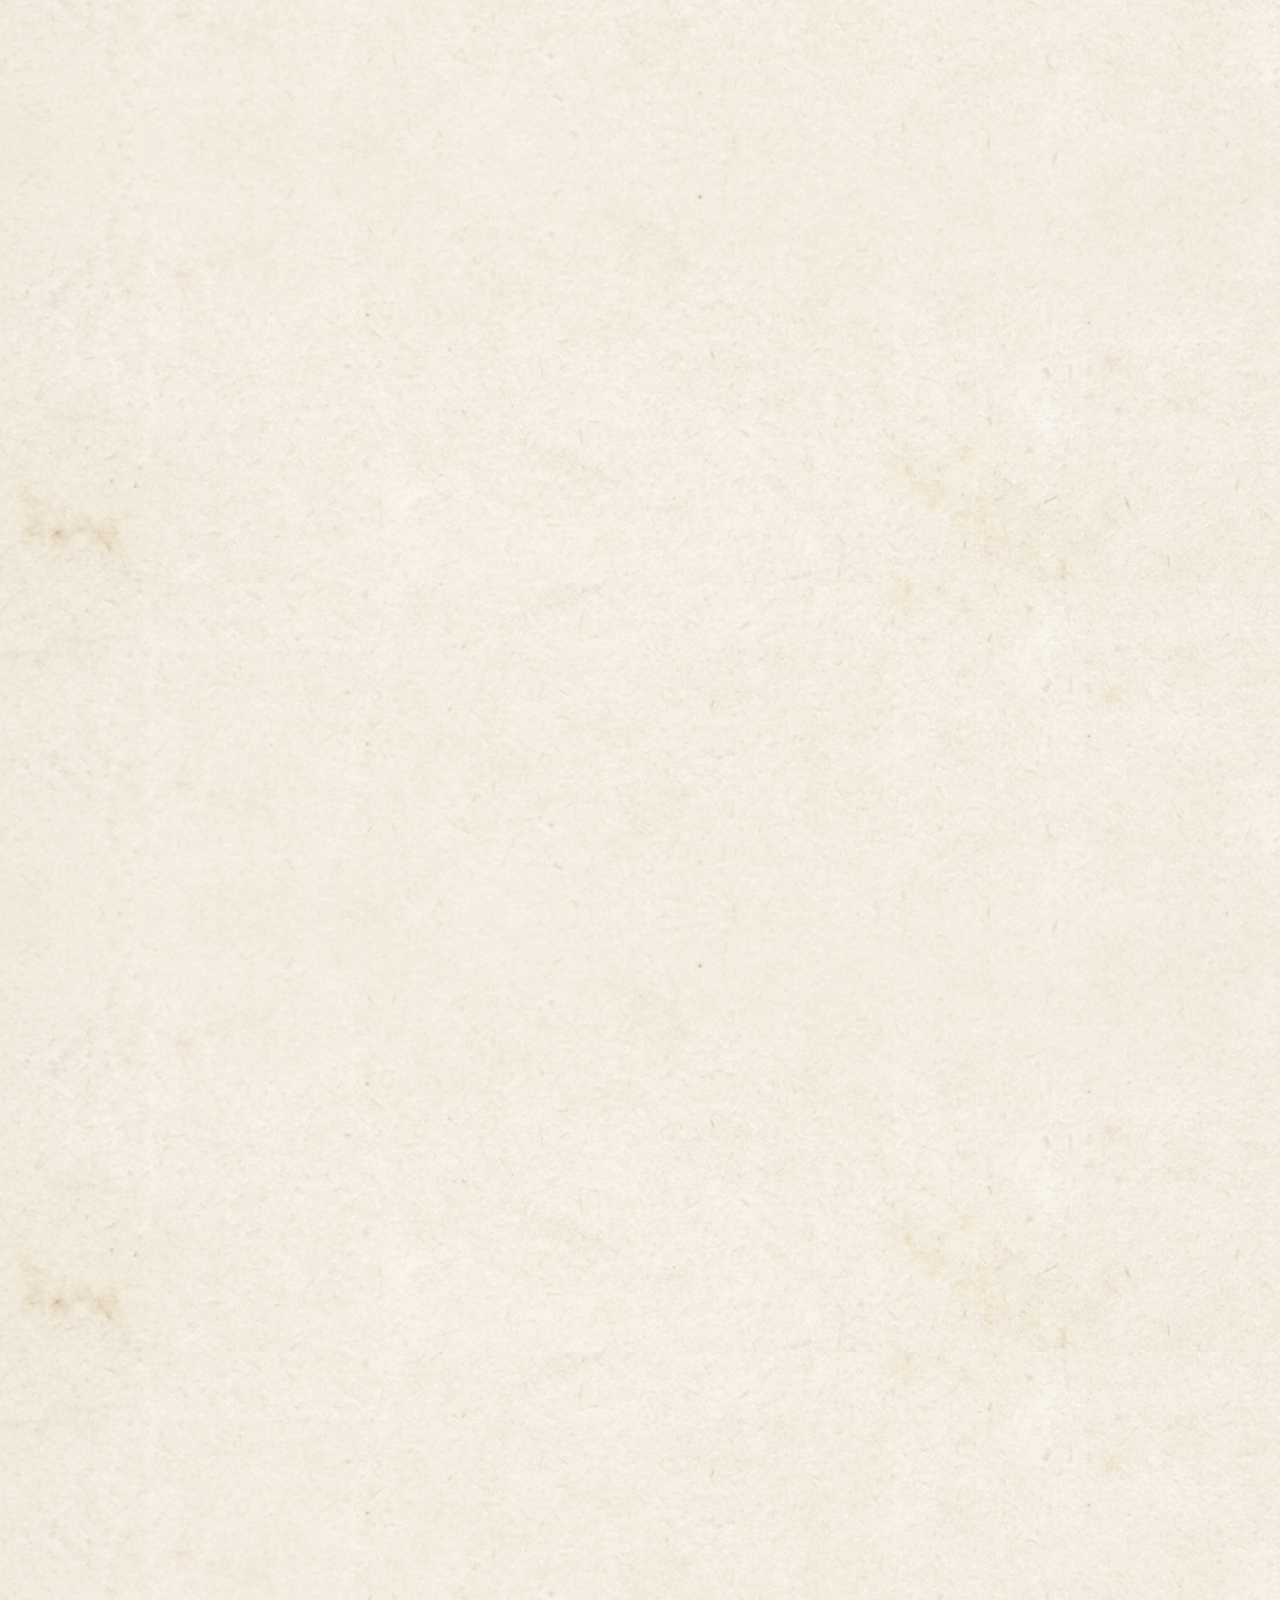
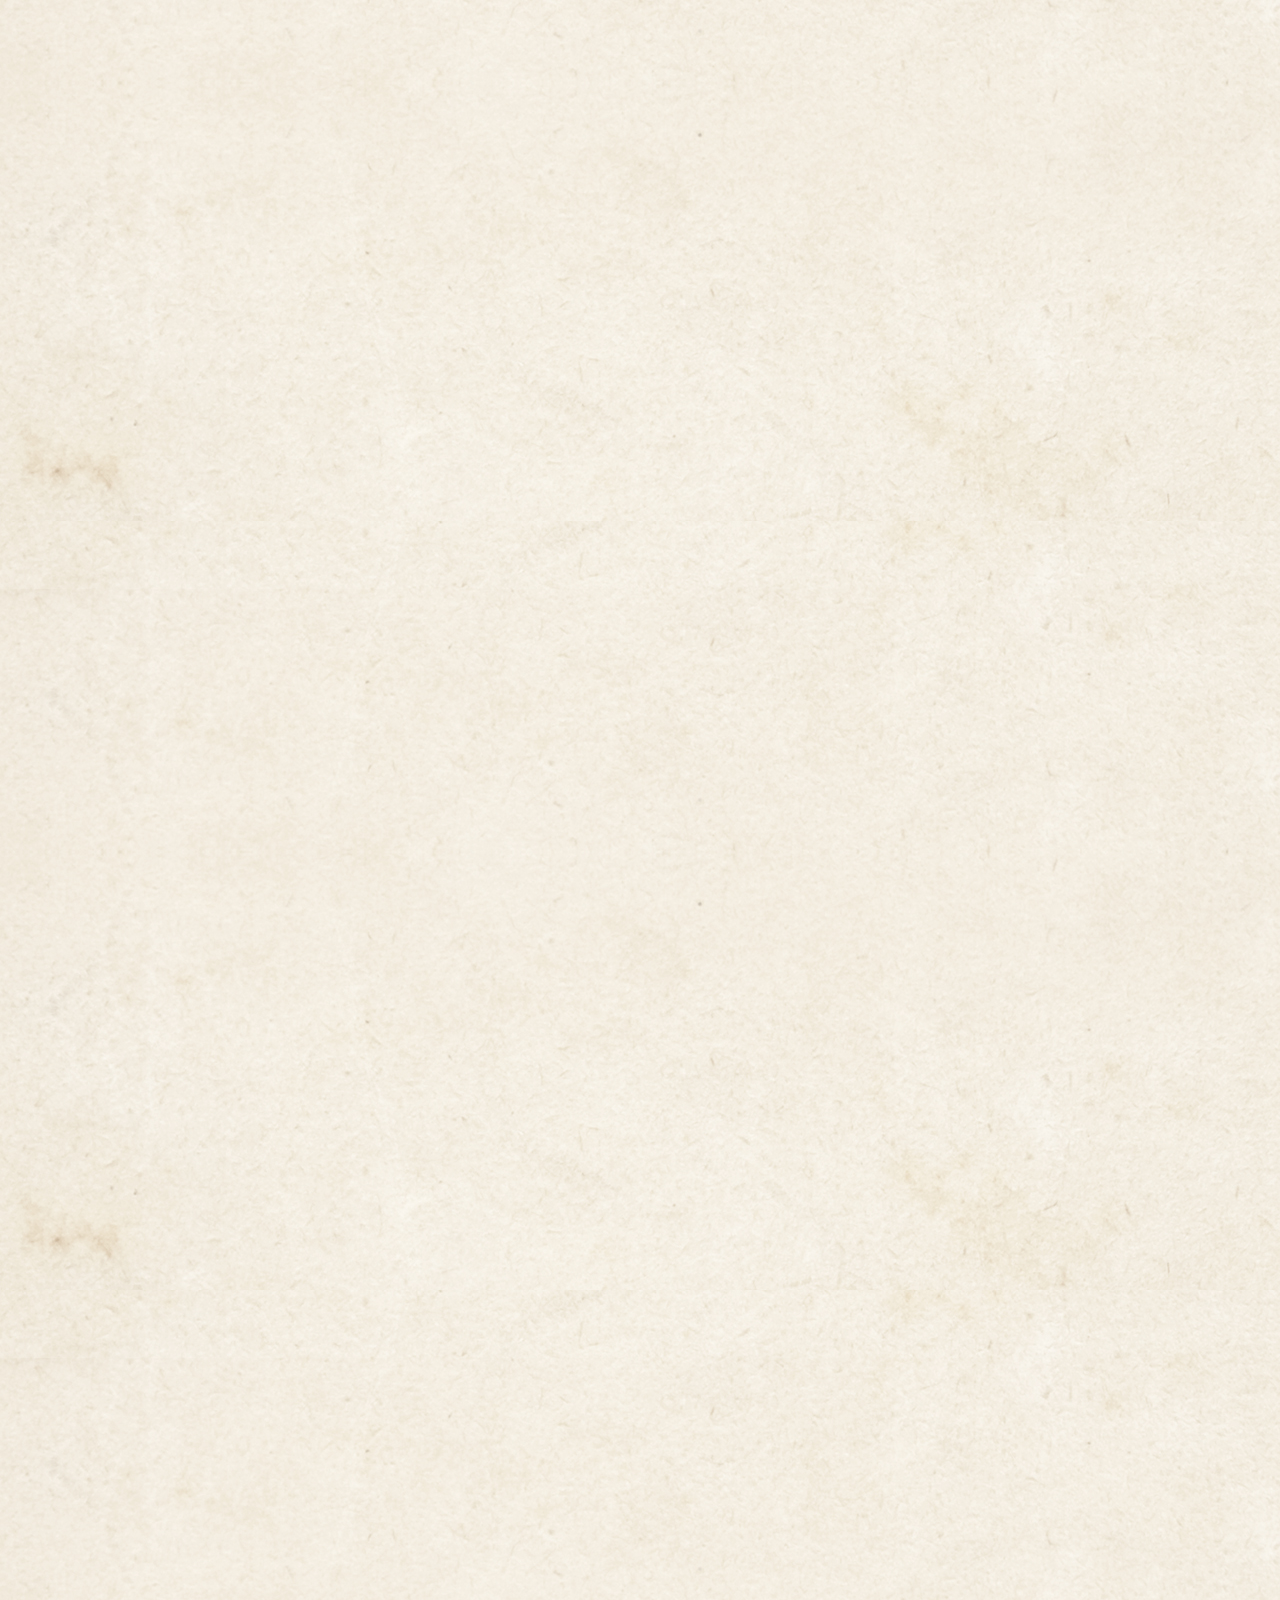
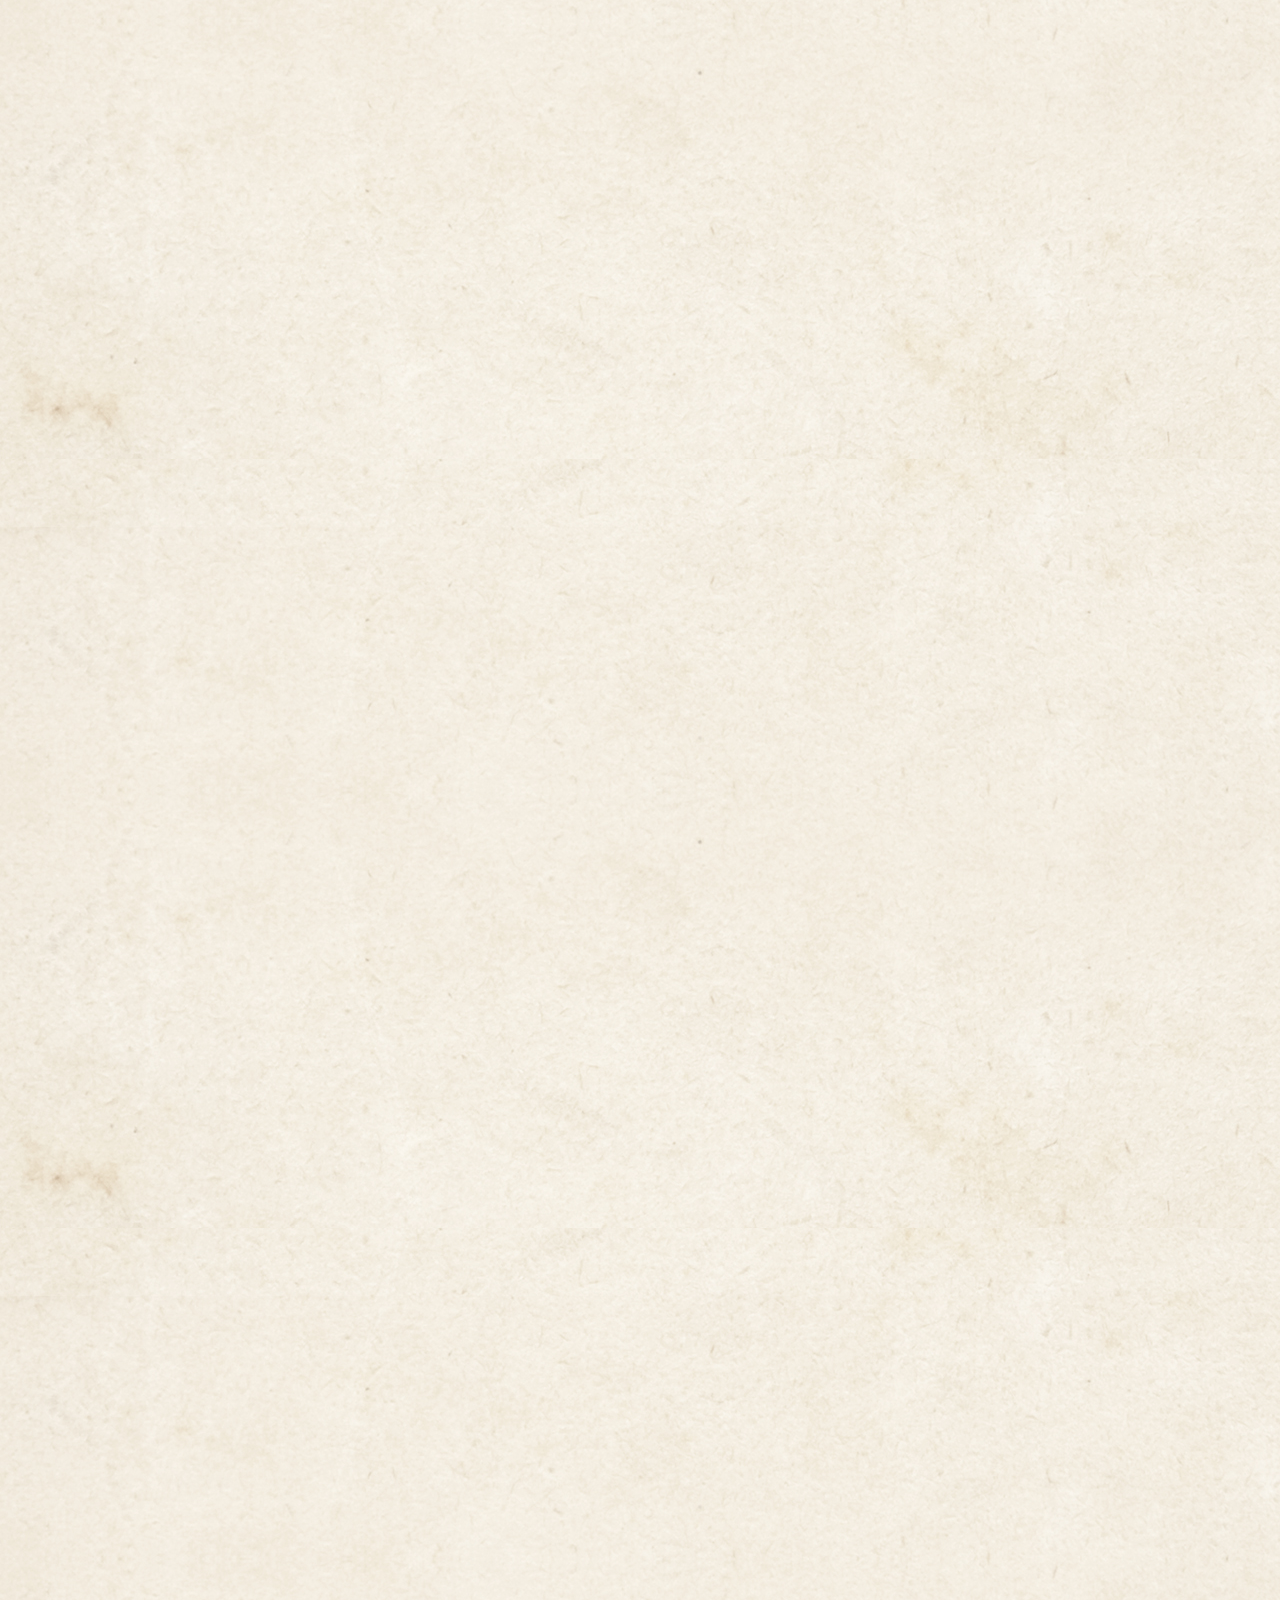
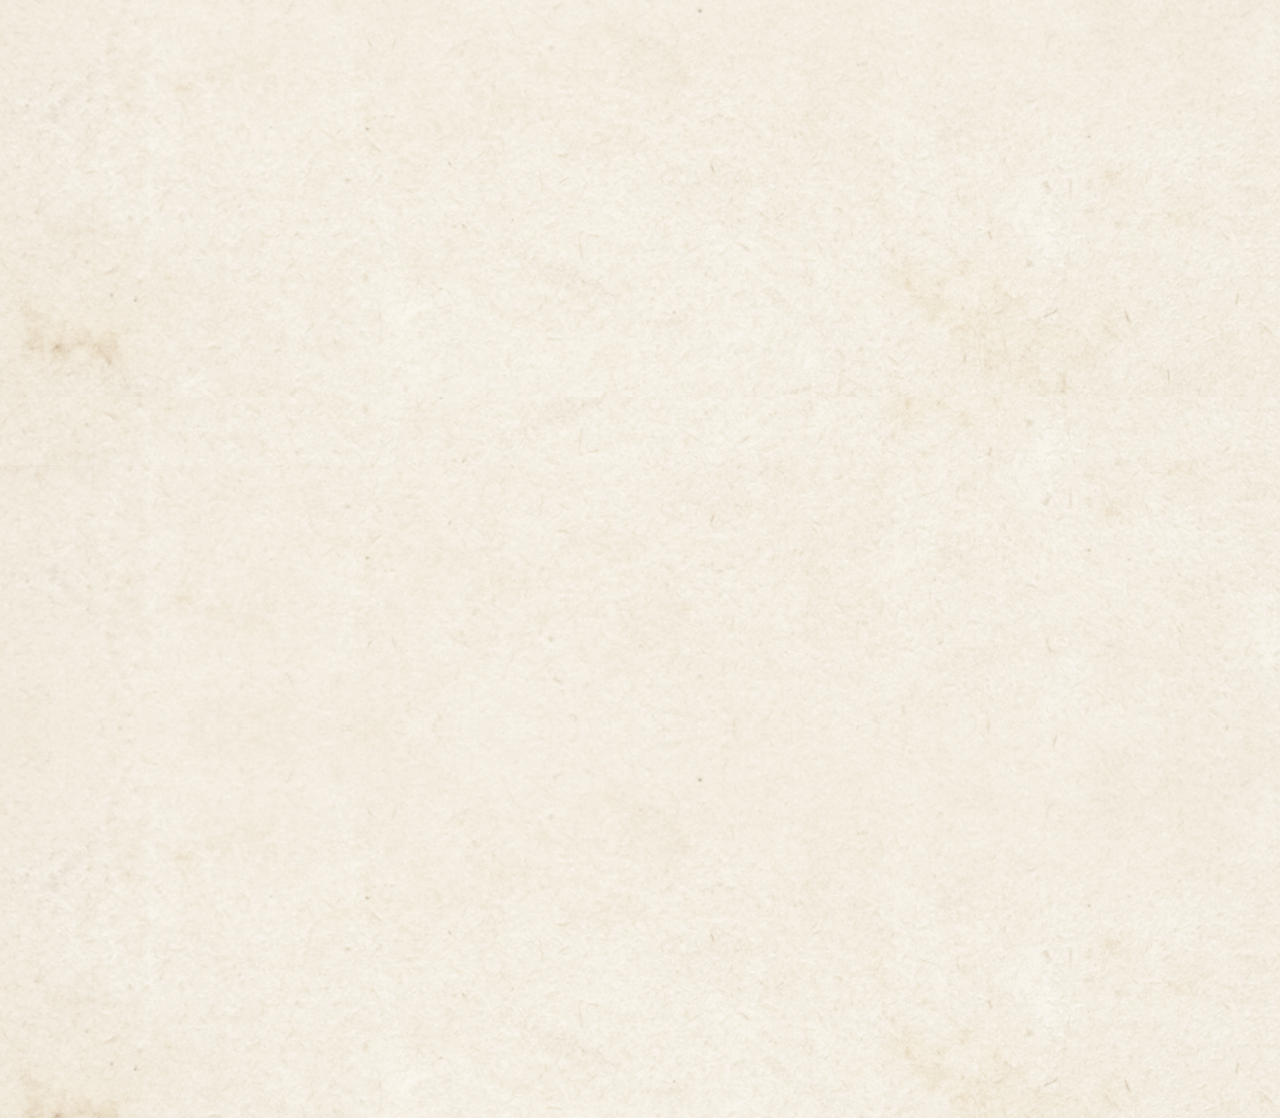
==== commit 8d741804: "z" ====
--- a/web/index.html
+++ b/web/index.html
@@ -14,6 +14,10 @@
     <script>
         $(document).ready(function() {
             new WOW().init();
+            $('.emag-video img').click(function() {
+                $(this).parent().find('video')[0].play();
+                $(this).fadeOut(300);
+            })
         })
     </script>
 </head>
@@ -75,8 +79,9 @@
                     <p>Ông thông thạo nhiều ngoại ngữ như Pháp, Trung và Nga. Ông cũng từng là Tổng biên tập Tạp chí Tuyên huấn (Ban Tuyên huấn Trung ương), được đào tạo tại Trường Đảng cao cấp Liên Xô, được cử đi học nâng cấp trình độ tại Viện Hàn lâm Đảng Cộng sản Liên Xô.</p>
                 </div>
 
-                <div class="wow fadeInUp" data-wow-duration="1s">
-                    <div style="width: 100%; height: 0px; position: relative; padding-bottom: 56.250%;"><iframe src="https://streamable.com/s/4wgow/dfkgto" frameborder="0" width="100%" height="100%" allowfullscreen style="width: 100%; height: 100%; position: absolute;"></iframe></div>
+                <div class="emag-video wow fadeInUp" data-wow-duration="1s">
+                    <video src="https://dlthanh.com/4wgow.mp4" controls></video>
+                    <img src="images/thumb.jpg" alt="">
                 </div>
 
                 <div class="w980 wow fadeInUp" data-wow-duration="1s">
@@ -136,9 +141,11 @@
                 </div>
 
                 <div class="w660 wow fadeInUp" data-wow-duration="1s">
-                    <p>Giáo sư Đào Nguyên Cát không nói nhiều, chỉ thi thoảng thôi, nhưng văng vẳng trong nhiều thế hệ phóng viên là “sống phải vị tha và nhân hậu”. Một điều lạ lùng, có lẽ trong làng báo, ông còn là tổng biên tập hiếm hoi chấp nhận và thoả hiệp với những người đối lập.</p>
+                    <p>Tấm lòng của ông còn ở chỗ: mở cơ hội việc làm cho tất cả. Trong ông dường như không có khái niệm phân biệt đối xử, từ bằng cấp, giới tính hay tuổi tác. Bất kể ai, chỉ cần biết yêu lao động, nỗ lực vượt giới hạn bản thân là có thể cộng tác ở Thời báo Kinh tế Việt Nam.</p>
 
-                    <p>Ông cho rằng cuộc sống là tổng hòa của những giá trị đồng nhất và mâu thuẫn. Ông đã sống và trải nghiệm gần 94 năm cuộc đời, đi qua nhiều cuộc chiến tranh, từng vào sinh ra tử. Đặc biệt là hoạt động chuyên trách trên mặt trận văn hoá tư tưởng, vốn là lĩnh vực nhạy cảm, ranh giới “địch - ta”, “tốt - xấu” khá trừu tượng và không ít lần ông trở thành nạn nhân của đố kỵ. Nhưng, ông đã vượt qua và lan toả tấm lòng bao dung, độ lượng với “đàn con” của mình.</p>
+                    <p>Và, thay vì đường lối quản trị chuẩn mực, máy móc thậm chí là hà khắc như ở nhiều tờ báo khác, ông đặt vào đó những nguyên tắc cơ bản: đúng đường lối của Đảng, Nhà nước; hỗ trợ quản lý, hỗ trợ thị trường và quản trị vị tha. Cứ như vậy, tổ hợp Thời báo Kinh tế Việt Nam cứ lớn lên từng ngày song hành với sự đa dạng về về tuổi tác, bằng cấp và cả sự nhường nhịn.</p>
+					
+					<p>Ngày 21/6 năm nay, kỷ niệm 94 năm Ngày báo chí cách mạng Việt Nam. Một sự trùng hợp thật ngẫu nhiên, cũng là ngày ông bước sang tuổi 94. Các thế hệ cán bộ lãnh đạo, phóng viên kính chúc ông thật nhiều sức khoẻ, để tiếp tục ghi nhận và tự hào về những thành quả của Thời báo Kinh tế Việt Nam."</p>
                 </div>
 
                 <div class="wow fadeInUp" data-wow-duration="1s">
--- a/web/css/style.css
+++ b/web/css/style.css
@@ -176,4 +176,19 @@
     top: 0;
     left: 50%;
     transform: translate(-48%, 0);
+}
+.emag-video {
+    position: relative;
+}
+.emag-video video {
+    vertical-align: middle;
+    width: 100%;
+}
+.emag-video img {
+    position: absolute;
+    top: 0;
+    bottom: 0;
+    left: 0;
+    right: 0;
+    margin: 0!important;
 }